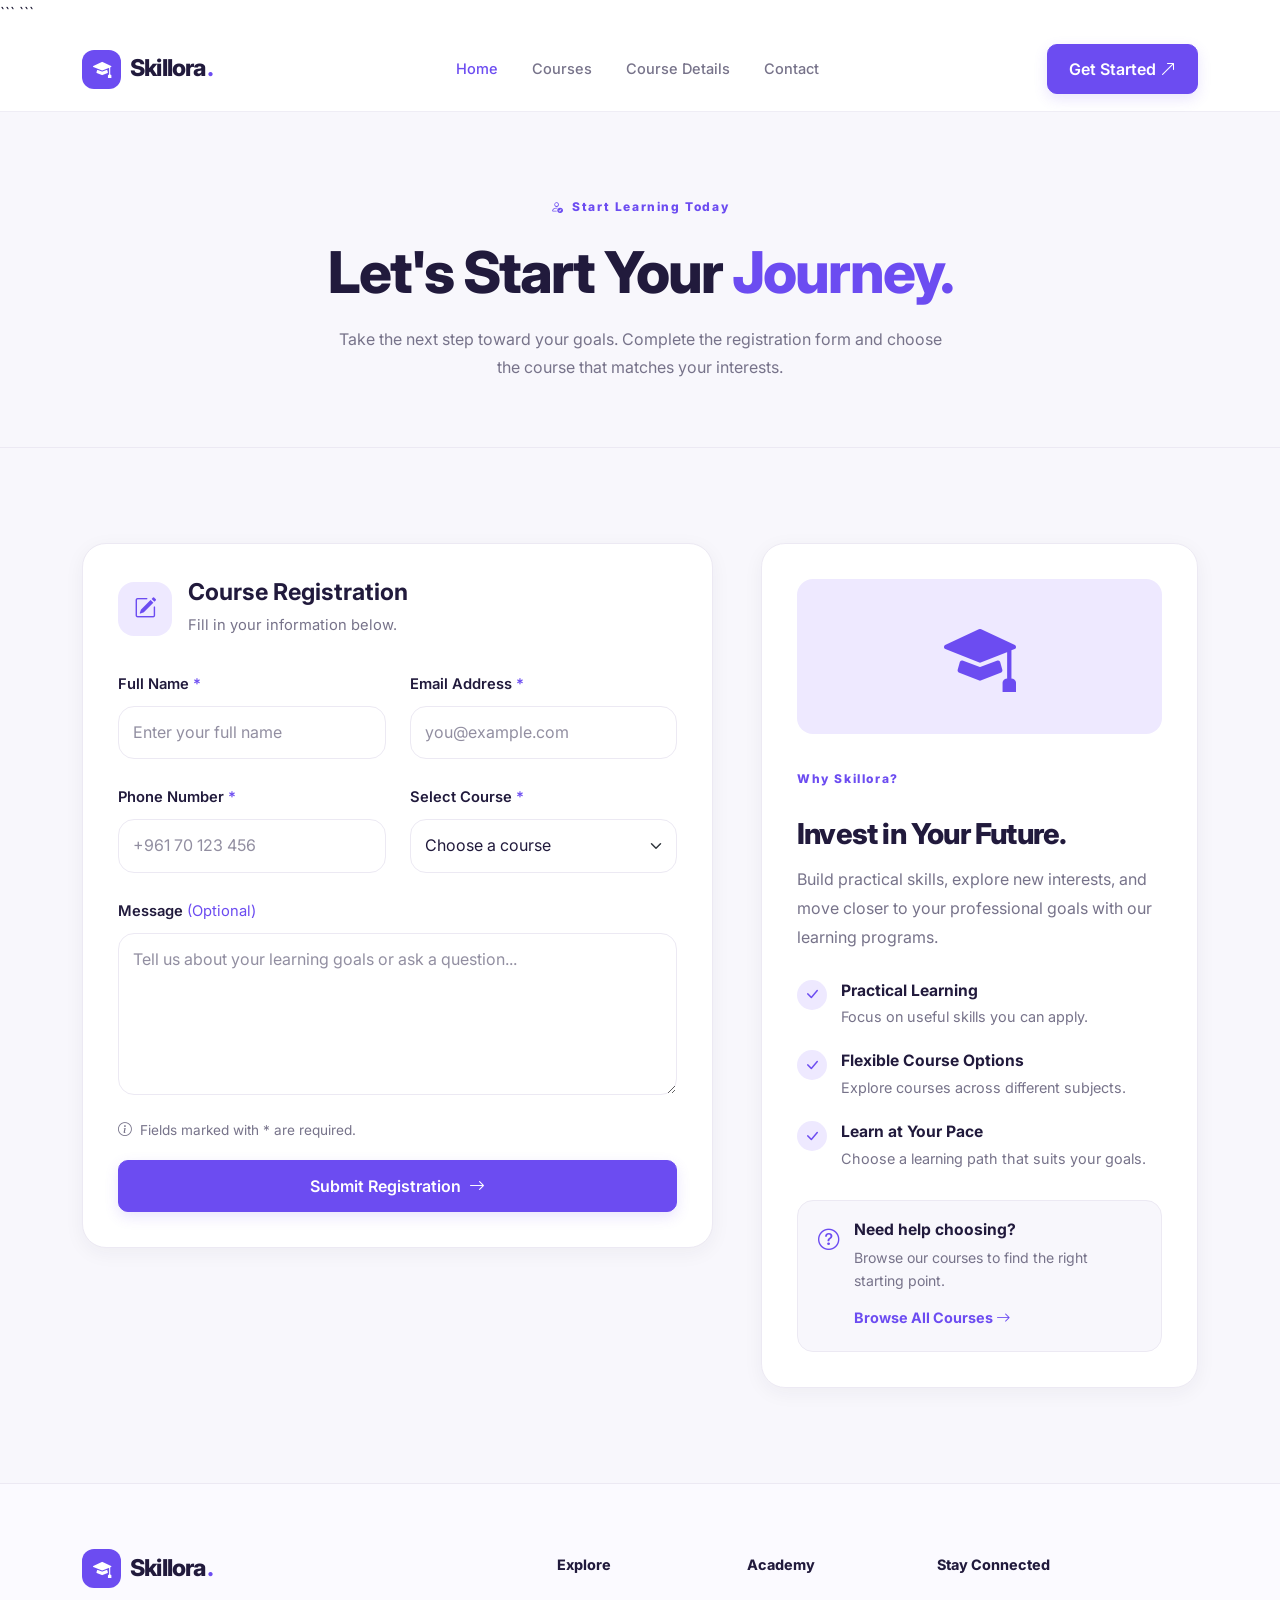
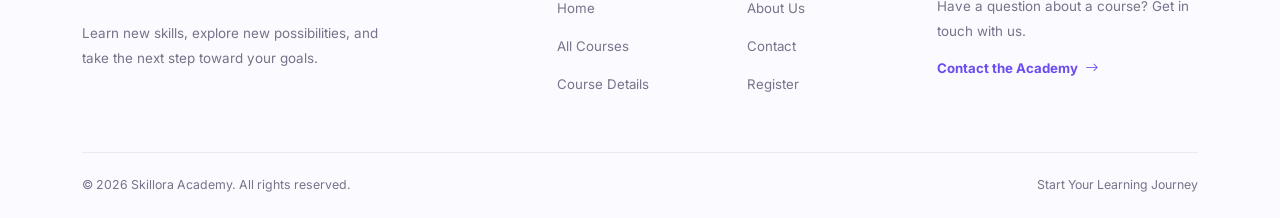
==== contact.html @ aea8192f "feat: add course registration page" ====
<!DOCTYPE html>

<html lang="en">
<head>
    <meta charset="UTF-8">
    <meta name="viewport" content="width=device-width, initial-scale=1.0">
    <meta name="description" content="Register for a course at Skillora Academy and take the next step in your learning journey.">
    <title>Course Registration | Skillora Academy</title>

```
<link rel="preconnect" href="https://fonts.googleapis.com">
<link rel="preconnect" href="https://fonts.gstatic.com" crossorigin>
<link href="https://fonts.googleapis.com/css2?family=Inter:wght@400;500;600;700;800&display=swap" rel="stylesheet">

<link rel="stylesheet" href="bootstrap/bootstrap.min.css">
<link rel="stylesheet" href="https://cdn.jsdelivr.net/npm/bootstrap-icons@1.13.1/font/bootstrap-icons.min.css">
<link rel="stylesheet" href="css/style.css">
```

</head>

<body>
    <!-- Navbar -->
    <nav class="navbar navbar-expand-lg sticky-top">
        <div class="container">

            <a class="navbar-brand" href="index.html">
                <span class="brand-icon">
                    <i class="bi bi-mortarboard-fill"></i>
                </span>
                Skillora<span class="brand-dot">.</span>
            </a>

            <button
                class="navbar-toggler"
                type="button"
                data-bs-toggle="collapse"
                data-bs-target="#mainNavbar"
                aria-controls="mainNavbar"
                aria-expanded="false"
                aria-label="Toggle navigation">

                <span class="navbar-toggler-icon"></span>
            </button>

            <div class="collapse navbar-collapse" id="mainNavbar">

                <ul class="navbar-nav mx-auto mb-3 mb-lg-0">
                    <li class="nav-item">
                        <a class="nav-link active" aria-current="page" href="index.html">Home</a>
                    </li>

                    <li class="nav-item">
                        <a class="nav-link" href="courses.html">Courses</a>
                    </li>

                    <li class="nav-item">
                        <a class="nav-link" href="course-details.html?course=web-development">Course Details</a>
                    </li>

                    <li class="nav-item">
                        <a class="nav-link" href="contact.html">Contact</a>
                    </li>
                </ul>

                <a href="contact.html" class="btn btn-primary-custom">
                    Get Started <i class="bi bi-arrow-up-right ms-1"></i>
                </a>

            </div>
        </div>
    </nav>

    <!-- Page Heading -->
    <section class="registration-hero">
        <div class="container">
            <div class="section-eyebrow">
                <i class="bi bi-person-check"></i>
                Start Learning Today
            </div>

            <h1>Let's Start Your <span class="registration-highlight">Journey.</span></h1>

            <p>
                Take the next step toward your goals. Complete the registration form
                and choose the course that matches your interests.
            </p>
        </div>
    </section>

    <!-- Registration Form -->
    <section class="registration-section section-padding">
        <div class="container">
            <div class="row g-5 align-items-start">

                <div class="col-lg-7">
                    <div class="registration-form-card">
                        <div class="registration-form-heading">
                            <span class="registration-icon">
                                <i class="bi bi-pencil-square"></i>
                            </span>

                            <div>
                                <h2>Course Registration</h2>
                                <p>Fill in your information below.</p>
                            </div>
                        </div>

                        <div id="formSuccess" class="alert alert-success d-none" role="alert">
                            <i class="bi bi-check-circle-fill me-2"></i>
                            Your form has been validated successfully! This is a demo;
                            your information has not been sent to a server.
                        </div>

                        <form id="registrationForm" novalidate>
                            <div class="row g-4">
                                <div class="col-md-6">
                                    <label for="fullName" class="form-label">Full Name <span>*</span></label>
                                    <input type="text" class="form-control" id="fullName"
                                        name="fullName" placeholder="Enter your full name"
                                        autocomplete="name" required minlength="3">
                                    <div class="invalid-feedback">
                                        Please enter your full name (at least 3 characters).
                                    </div>
                                </div>

                                <div class="col-md-6">
                                    <label for="email" class="form-label">Email Address <span>*</span></label>
                                    <input type="email" class="form-control" id="email"
                                        name="email" placeholder="you@example.com"
                                        autocomplete="email" required>
                                    <div class="invalid-feedback">
                                        Please enter a valid email address.
                                    </div>
                                </div>

                                <div class="col-md-6">
                                    <label for="phone" class="form-label">Phone Number <span>*</span></label>
                                    <input type="tel" class="form-control" id="phone"
                                        name="phone" placeholder="+961 70 123 456"
                                        autocomplete="tel" required minlength="7">
                                    <div class="invalid-feedback">
                                        Please enter a valid phone number.
                                    </div>
                                </div>

                                <div class="col-md-6">
                                    <label for="course" class="form-label">Select Course <span>*</span></label>
                                    <select class="form-select" id="course" name="course" required>
                                        <option value="">Choose a course</option>
                                        <option value="web-development">Web Development</option>
                                        <option value="frontend">Front-End Development</option>
                                        <option value="backend-php">Back-End Development with PHP</option>
                                        <option value="ui-ux-design">UI/UX Design</option>
                                        <option value="python">Python Programming</option>
                                        <option value="database">Database Fundamentals</option>
                                    </select>
                                    <div class="invalid-feedback">
                                        Please select a course.
                                    </div>
                                </div>

                                <div class="col-12">
                                    <label for="message" class="form-label">
                                        Message <span class="optional-label">(Optional)</span>
                                    </label>
                                    <textarea class="form-control" id="message" name="message"
                                        rows="5" placeholder="Tell us about your learning goals or ask a question..."></textarea>
                                </div>

                                <div class="col-12">
                                    <p class="form-required-note">
                                        <i class="bi bi-info-circle me-1"></i>
                                        Fields marked with * are required.
                                    </p>

                                    <button type="submit" class="btn btn-primary-custom registration-submit">
                                        Submit Registration
                                        <i class="bi bi-arrow-right ms-2"></i>
                                    </button>
                                </div>
                            </div>
                        </form>
                    </div>
                </div>

                <!-- Registration Information -->
                <div class="col-lg-5">
                    <aside class="registration-info-card">
                        <div class="registration-info-visual">
                            <i class="bi bi-mortarboard-fill"></i>
                        </div>

                        <span class="section-eyebrow">Why Skillora?</span>
                        <h2>Invest in Your Future.</h2>

                        <p>
                            Build practical skills, explore new interests, and move
                            closer to your professional goals with our learning programs.
                        </p>

                        <div class="registration-benefit">
                            <span><i class="bi bi-check-lg"></i></span>
                            <div>
                                <h3>Practical Learning</h3>
                                <p>Focus on useful skills you can apply.</p>
                            </div>
                        </div>

                        <div class="registration-benefit">
                            <span><i class="bi bi-check-lg"></i></span>
                            <div>
                                <h3>Flexible Course Options</h3>
                                <p>Explore courses across different subjects.</p>
                            </div>
                        </div>

                        <div class="registration-benefit">
                            <span><i class="bi bi-check-lg"></i></span>
                            <div>
                                <h3>Learn at Your Pace</h3>
                                <p>Choose a learning path that suits your goals.</p>
                            </div>
                        </div>

                        <div class="registration-help">
                            <i class="bi bi-question-circle"></i>
                            <div>
                                <h3>Need help choosing?</h3>
                                <p>Browse our courses to find the right starting point.</p>
                                <a href="courses.html">
                                    Browse All Courses <i class="bi bi-arrow-right"></i>
                                </a>
                            </div>
                        </div>
                    </aside>
                </div>

            </div>
        </div>
    </section>


    <!-- Footer -->
    <footer class="site-footer">
        <div class="container">

        <div class="row g-4">

            <div class="col-lg-5 col-md-6">

                <a class="navbar-brand footer-brand" href="index.html">
                    <span class="brand-icon">
                        <i class="bi bi-mortarboard-fill"></i>
                    </span>
                    Skillora<span class="brand-dot">.</span>
                </a>

                <p class="footer-description">
                    Learn new skills, explore new possibilities,
                    and take the next step toward your goals.
                </p>

            </div>

            <div class="col-lg-2 col-md-6">

                <h3 class="footer-heading">Explore</h3>

                <ul class="footer-links">
                    <li><a href="index.html">Home</a></li>
                    <li><a href="courses.html">All Courses</a></li>
                    <li><a href="course-details.html?course=web-development">Course Details</a></li>
                </ul>

            </div>

            <div class="col-lg-2 col-md-6">

                <h3 class="footer-heading">Academy</h3>

                <ul class="footer-links">
                    <li><a href="index.html#about">About Us</a></li>
                    <li><a href="contact.html">Contact</a></li>
                    <li><a href="contact.html">Register</a></li>
                </ul>

            </div>

            <div class="col-lg-3 col-md-6">

                <h3 class="footer-heading">Stay Connected</h3>

                <p class="footer-description">
                    Have a question about a course? Get in touch with us.
                </p>

                <a href="contact.html" class="footer-contact-link">
                    Contact the Academy
                    <i class="bi bi-arrow-right ms-1"></i>
                </a>

            </div>

        </div>

        <div class="footer-bottom">
            <p>
                &copy; <span id="currentYear">2026</span> Skillora Academy.
                All rights reserved.
            </p>

            <a href="contact.html">Start Your Learning Journey</a>
        </div>

    </div>

    </footer>


    <script src="bootstrap/bootstrap.bundle.min.js"></script>
    <script src="js/script.js"></script>

</body>
</html>
---- css/style.css ----
/* ==============================
    1. Global Styles
================================= */

:root {
    --primary: #6c4cf1;
    --primary-dark: #5638d8;
    --primary-light: #eee9ff;

    --dark: #211a3c;
    --text: #24213a;
    --muted: #77738a;

    --background: #f8f7fc;
    --surface: #ffffff;
    --border: #ece9f3;

    --success: #239b75;

    --radius-sm: 10px;
    --radius-md: 16px;
    --radius-lg: 24px;

    --shadow-sm: 0 5px 20px rgba(36, 33, 58, 0.05);
    --shadow-md: 0 15px 40px rgba(36, 33, 58, 0.09);

    --transition: 0.25s ease;
}

* {
    box-sizing: border-box;
}

html {
    scroll-behavior: smooth;
    scroll-padding-top: 90px;
}

body {
    margin: 0;
    font-family: "Inter", sans-serif;
    color: var(--text);
    background: var(--surface);
    line-height: 1.7;
}

img {
    max-width: 100%;
    display: block;
}

a {
    text-decoration: none;
}

button,
a {
    -webkit-tap-highlight-color: transparent;
}

::selection {
    color: #ffffff;
    background: var(--primary);
}


/* ==============================
    2. Navbar
================================= */

.navbar {
    padding: 17px 0;
    background: rgba(255, 255, 255, 0.96);
    border-bottom: 1px solid rgba(236, 233, 243, 0.8);
    backdrop-filter: blur(14px);
    z-index: 1030;
}

.navbar-brand {
    display: inline-flex;
    align-items: center;
    gap: 9px;
    color: var(--dark);
    font-size: 1.45rem;
    font-weight: 800;
    letter-spacing: -0.8px;
}

.navbar-brand:hover {
    color: var(--dark);
}

.brand-icon {
    width: 39px;
    height: 39px;
    display: inline-flex;
    align-items: center;
    justify-content: center;
    border-radius: 12px;
    color: #ffffff;
    background: var(--primary);
    font-size: 1.15rem;
}

.brand-dot {
    color: var(--primary);
    margin-left: -8px;
}

.navbar-nav {
    gap: 8px;
}

.navbar .nav-link {
    position: relative;
    padding: 9px 13px !important;
    color: var(--muted);
    font-size: 0.91rem;
    font-weight: 500;
    transition: color var(--transition);
}

.navbar .nav-link:hover,
.navbar .nav-link.active {
    color: var(--primary);
}

.navbar-toggler {
    border: 1px solid var(--border);
    padding: 7px 10px;
    box-shadow: none !important;
}

.navbar-toggler:focus {
    box-shadow: 0 0 0 3px rgba(108, 76, 241, 0.12) !important;
}


/* ==============================
    3. Buttons
================================= */

.btn {
    font-weight: 600;
    border-radius: var(--radius-sm);
    transition:
        background-color var(--transition),
        color var(--transition),
        border-color var(--transition),
        transform var(--transition),
        box-shadow var(--transition);
}

.btn-primary-custom {
    display: inline-flex;
    align-items: center;
    justify-content: center;
    padding: 12px 21px;
    color: #ffffff;
    background: var(--primary);
    border: 1px solid var(--primary);
    box-shadow: 0 5px 14px rgba(108, 76, 241, 0.15);
}

.btn-primary-custom:hover,
.btn-primary-custom:focus {
    color: #ffffff;
    background: var(--primary-dark);
    border-color: var(--primary-dark);
    transform: translateY(-2px);
    box-shadow: 0 9px 20px rgba(108, 76, 241, 0.22);
}

.btn-outline-custom {
    padding: 12px 21px;
    color: var(--dark);
    background: var(--surface);
    border: 1px solid var(--border);
}

.btn-outline-custom:hover {
    color: var(--primary);
    border-color: var(--primary);
    background: var(--primary-light);
}

.btn-lg {
    padding: 14px 23px;
    font-size: 0.95rem;
}


/* ==============================
    4. Hero Section
================================= */

.hero-section {
    position: relative;
    overflow: hidden;
    padding: 95px 0 100px;
    background:
        radial-gradient(
            circle at 90% 15%,
            rgba(108, 76, 241, 0.09),
            transparent 30%
        ),
        linear-gradient(180deg, #ffffff 0%, #faf9ff 100%);
}

.hero-badge {
    display: inline-flex;
    align-items: center;
    padding: 8px 14px;
    margin-bottom: 25px;
    color: var(--primary);
    background: var(--primary-light);
    border: 1px solid rgba(108, 76, 241, 0.1);
    border-radius: 50px;
    font-size: 0.82rem;
    font-weight: 600;
}

.hero-title {
    margin-bottom: 23px;
    color: var(--dark);
    font-size: clamp(2.6rem, 5vw, 4.25rem);
    font-weight: 800;
    line-height: 1.15;
    letter-spacing: -2.5px;
}

.hero-title span {
    color: var(--primary);
}

.hero-description {
    max-width: 520px;
    margin-bottom: 30px;
    color: var(--muted);
    font-size: 1.05rem;
    line-height: 1.9;
}

.hero-actions {
    margin-bottom: 36px;
}

.hero-trust {
    display: flex;
    align-items: center;
    gap: 14px;
}

.trust-avatars {
    display: flex;
    align-items: center;
    padding-left: 5px;
}

.trust-avatars span {
    width: 37px;
    height: 37px;
    display: inline-flex;
    align-items: center;
    justify-content: center;
    margin-left: -5px;
    color: var(--primary);
    background: var(--primary-light);
    border: 3px solid #ffffff;
    border-radius: 50%;
    font-size: 0.78rem;
    font-weight: 700;
}

.trust-avatars span:nth-child(2) {
    color: #a05a37;
    background: #ffeadf;
}

.trust-avatars span:nth-child(3) {
    color: #24775e;
    background: #dcf5eb;
}

.trust-avatars span:nth-child(4) {
    color: #ffffff;
    background: var(--primary);
}

.hero-trust strong {
    display: block;
    color: var(--dark);
    font-size: 0.87rem;
}

.hero-trust p {
    margin: 1px 0 0;
    color: var(--muted);
    font-size: 0.78rem;
}

.hero-visual {
    position: relative;
    padding: 18px;
}

.hero-image {
    position: relative;
    z-index: 1;
    width: 100%;
    height: 430px;
    object-fit: cover;
    border-radius: 30px;
    box-shadow: var(--shadow-md);
}

.floating-card {
    position: absolute;
    z-index: 2;
    display: flex;
    align-items: center;
    gap: 12px;
    padding: 15px 18px;
    background: #ffffff;
    border: 1px solid rgba(236, 233, 243, 0.9);
    border-radius: 15px;
    box-shadow: var(--shadow-md);
    animation: float 4s ease-in-out infinite;
}

.floating-card-top {
    top: 55px;
    left: -12px;
}

.floating-card-bottom {
    right: -5px;
    bottom: 55px;
    animation-delay: -2s;
}

.floating-icon {
    width: 43px;
    height: 43px;
    display: flex;
    align-items: center;
    justify-content: center;
    color: var(--primary);
    background: var(--primary-light);
    border-radius: 12px;
    font-size: 1.2rem;
}

.success-icon {
    color: var(--success);
    background: #e3f7ef;
}

.floating-card strong,
.floating-card span {
    display: block;
}

.floating-card strong {
    color: var(--dark);
    font-size: 0.83rem;
}

.floating-card span {
    margin-top: 2px;
    color: var(--muted);
    font-size: 0.73rem;
}

.hero-decoration {
    position: absolute;
    border-radius: 50%;
    pointer-events: none;
}

.hero-decoration-one {
    top: -2px;
    right: 0;
    width: 100px;
    height: 100px;
    border: 18px solid rgba(108, 76, 241, 0.1);
}

.hero-decoration-two {
    bottom: 0;
    left: 5px;
    width: 65px;
    height: 65px;
    background: rgba(108, 76, 241, 0.1);
}

@keyframes float {
    0%, 100% {
        transform: translateY(0);
    }

    50% {
        transform: translateY(-8px);
    }
}


/* ==============================
    5. Benefits Section
================================= */

.benefits-section {
    padding: 34px 0;
    background: #ffffff;
    border-top: 1px solid var(--border);
    border-bottom: 1px solid var(--border);
}

.benefit-item {
    display: flex;
    align-items: flex-start;
    gap: 15px;
    height: 100%;
}

.benefit-icon {
    flex-shrink: 0;
    width: 49px;
    height: 49px;
    display: flex;
    align-items: center;
    justify-content: center;
    color: var(--primary);
    background: var(--primary-light);
    border-radius: 14px;
    font-size: 1.25rem;
}

.benefit-item h3 {
    margin: 1px 0 5px;
    color: var(--dark);
    font-size: 0.97rem;
    font-weight: 700;
}

.benefit-item p {
    margin: 0;
    color: var(--muted);
    font-size: 0.82rem;
    line-height: 1.7;
}


/* ==============================
    6. Shared Section Styles
================================= */

.section-padding {
    padding: 95px 0;
}

.section-heading {
    display: flex;
    align-items: flex-end;
    justify-content: space-between;
    gap: 25px;
    margin-bottom: 38px;
}

.section-eyebrow {
    display: inline-block;
    margin-bottom: 13px;
    color: var(--primary);
    font-size: 0.75rem;
    font-weight: 800;
    letter-spacing: 1.6px;
}

.section-heading h2,
.about-title {
    margin-bottom: 13px;
    color: var(--dark);
    font-size: clamp(1.8rem, 3vw, 2.55rem);
    font-weight: 800;
    line-height: 1.25;
    letter-spacing: -1px;
}

.section-heading p {
    max-width: 560px;
    margin: 0;
    color: var(--muted);
    font-size: 0.94rem;
}

.text-link {
    flex-shrink: 0;
    padding-bottom: 5px;
    color: var(--primary);
    font-size: 0.88rem;
    font-weight: 700;
    transition: color var(--transition);
}

.text-link:hover {
    color: var(--primary-dark);
}


/* ==============================
    7. Course Cards
================================= */

#featured-courses {
    background: var(--background);
}

.course-card {
    overflow: hidden;
    background: var(--surface);
    border: 1px solid var(--border);
    border-radius: var(--radius-md);
    transition:
        transform var(--transition),
        box-shadow var(--transition),
        border-color var(--transition);
}

.course-card:hover {
    transform: translateY(-7px);
    border-color: rgba(108, 76, 241, 0.25);
    box-shadow: var(--shadow-md);
}

.course-image-wrapper {
    position: relative;
    overflow: hidden;
    height: 215px;
    background: var(--primary-light);
}

.course-image {
    width: 100%;
    height: 100%;
    object-fit: cover;
    transition: transform 0.5s ease;
}

.course-card:hover .course-image {
    transform: scale(1.05);
}

.course-category {
    position: absolute;
    top: 15px;
    left: 15px;
    padding: 6px 11px;
    color: var(--primary);
    background: rgba(255, 255, 255, 0.95);
    border-radius: 7px;
    font-size: 0.72rem;
    font-weight: 700;
}

.course-card-body {
    display: flex;
    flex-direction: column;
    padding: 22px;
}

.course-meta {
    display: flex;
    flex-wrap: wrap;
    gap: 15px;
    margin-bottom: 15px;
    color: var(--muted);
    font-size: 0.75rem;
}

.course-meta i {
    color: var(--primary);
}

.course-card h3 {
    margin-bottom: 10px;
    color: var(--dark);
    font-size: 1.12rem;
    font-weight: 750;
}

.course-card-body > p {
    flex-grow: 1;
    margin-bottom: 21px;
    color: var(--muted);
    font-size: 0.85rem;
    line-height: 1.8;
}

.course-card-footer {
    display: flex;
    align-items: center;
    justify-content: space-between;
    padding-top: 16px;
    border-top: 1px solid var(--border);
}

.course-price {
    color: var(--dark);
    font-size: 0.83rem;
    font-weight: 700;
}

.course-arrow {
    width: 38px;
    height: 38px;
    display: flex;
    align-items: center;
    justify-content: center;
    color: #ffffff;
    background: var(--primary);
    border-radius: 11px;
    transition:
        background-color var(--transition),
        transform var(--transition);
}

.course-arrow:hover {
    color: #ffffff;
    background: var(--primary-dark);
    transform: translate(2px, -2px);
}


/* ==============================
    8. About Section
================================= */

.about-section {
    background: #ffffff;
}

.about-image-wrapper {
    position: relative;
    padding: 0 20px 20px 0;
}

.about-image-wrapper::before {
    position: absolute;
    z-index: 0;
    right: 0;
    bottom: 0;
    width: 72%;
    height: 72%;
    background: var(--primary-light);
    border-radius: var(--radius-lg);
    content: "";
}

.about-image {
    position: relative;
    z-index: 1;
    width: 100%;
    height: 430px;
    object-fit: cover;
    border-radius: var(--radius-lg);
}

.about-image-label {
    position: absolute;
    z-index: 2;
    right: 0;
    bottom: 40px;
    padding: 14px 19px;
    color: var(--dark);
    background: #ffffff;
    border: 1px solid var(--border);
    border-radius: 12px;
    box-shadow: var(--shadow-md);
    font-size: 0.83rem;
    font-weight: 700;
}

.about-image-label i {
    color: var(--primary);
}

.about-title {
    margin-bottom: 20px;
    font-size: clamp(2rem, 3.5vw, 2.8rem);
}

.about-title span {
    display: block;
    color: var(--primary);
}

.about-description {
    margin-bottom: 25px;
    color: var(--muted);
    font-size: 0.92rem;
    line-height: 1.9;
}

.about-feature {
    display: flex;
    align-items: flex-start;
    gap: 12px;
    margin-bottom: 18px;
}

.about-feature > i {
    margin-top: 3px;
    color: var(--primary);
    font-size: 1.15rem;
}

.about-feature h3 {
    margin-bottom: 4px;
    color: var(--dark);
    font-size: 0.92rem;
    font-weight: 700;
}

.about-feature p {
    margin: 0;
    color: var(--muted);
    font-size: 0.82rem;
}


/* ==============================
    9. Call to Action
================================= */

.cta-section {
    padding: 30px 0 90px;
    background: #ffffff;
}

.cta-content {
    position: relative;
    display: flex;
    align-items: center;
    justify-content: space-between;
    gap: 30px;
    overflow: hidden;
    padding: 50px;
    color: #ffffff;
    background: linear-gradient(115deg, #4930bc 0%, #7657f6 100%);
    border-radius: var(--radius-lg);
}

.cta-content::after {
    position: absolute;
    top: -100px;
    right: 180px;
    width: 260px;
    height: 260px;
    border: 45px solid rgba(255, 255, 255, 0.08);
    border-radius: 50%;
    content: "";
    pointer-events: none;
}

.cta-content > div,
.cta-button {
    position: relative;
    z-index: 1;
}

.cta-eyebrow {
    display: inline-block;
    margin-bottom: 12px;
    color: #e0d8ff;
    font-size: 0.72rem;
    font-weight: 700;
    letter-spacing: 1.4px;
}

.cta-content h2 {
    margin-bottom: 12px;
    font-size: clamp(1.6rem, 3vw, 2.3rem);
    font-weight: 800;
    letter-spacing: -0.8px;
}

.cta-content p {
    max-width: 570px;
    margin: 0;
    color: #eeeaff;
    font-size: 0.9rem;
}

.cta-button {
    flex-shrink: 0;
    color: var(--primary);
    font-weight: 700;
    border: none;
    border-radius: var(--radius-sm);
}

.cta-button:hover {
    color: var(--primary-dark);
    background: #f1edff;
    transform: translateY(-2px);
}


/* ==============================
    10. Footer
================================= */

.site-footer {
    padding: 65px 0 0;
    background: #fbfaff;
    border-top: 1px solid var(--border);
}

.footer-brand {
    margin-bottom: 18px;
}

.footer-description {
    max-width: 320px;
    margin: 14px 0 0;
    color: var(--muted);
    font-size: 0.84rem;
    line-height: 1.9;
}

.footer-heading {
    margin: 7px 0 20px;
    color: var(--dark);
    font-size: 0.9rem;
    font-weight: 750;
}

.footer-links {
    display: flex;
    flex-direction: column;
    gap: 11px;
    padding: 0;
    margin: 0;
    list-style: none;
}

.footer-links a,
.footer-contact-link {
    color: var(--muted);
    font-size: 0.83rem;
    transition: color var(--transition);
}

.footer-links a:hover,
.footer-contact-link:hover {
    color: var(--primary);
}

.footer-contact-link {
    display: inline-block;
    margin-top: 12px;
    color: var(--primary);
    font-weight: 700;
}

.footer-bottom {
    display: flex;
    align-items: center;
    justify-content: space-between;
    gap: 15px;
    margin-top: 55px;
    padding: 22px 0;
    border-top: 1px solid var(--border);
}

.footer-bottom p,
.footer-bottom a {
    margin: 0;
    color: var(--muted);
    font-size: 0.77rem;
}

.footer-bottom a:hover {
    color: var(--primary);
}


/* ==============================
    11. Responsive Design
================================= */

@media (max-width: 991.98px) {
    .navbar-collapse {
        padding: 18px 0 5px;
    }

    .navbar-nav {
        gap: 2px;
    }

    .navbar .nav-link {
        padding: 10px 0 !important;
    }

    .hero-section {
        padding: 65px 0 75px;
    }

    .hero-visual {
        max-width: 650px;
        margin: 0 auto;
    }

    .hero-image {
        height: 390px;
    }

    .section-padding {
        padding: 75px 0;
    }

    .cta-content {
        padding: 38px;
    }
}

@media (max-width: 767.98px) {
    .hero-section {
        padding: 50px 0 60px;
    }

    .hero-title {
        font-size: clamp(2.45rem, 9vw, 3.5rem);
        letter-spacing: -1.8px;
    }

    .hero-description {
        font-size: 0.95rem;
    }

    .hero-visual {
        padding: 12px;
    }

    .hero-image {
        height: 330px;
        border-radius: 22px;
    }

    .floating-card {
        gap: 9px;
        padding: 11px 12px;
    }

    .floating-card-top {
        top: 30px;
        left: -2px;
    }

    .floating-card-bottom {
        right: -2px;
        bottom: 30px;
    }

    .floating-icon {
        width: 36px;
        height: 36px;
        font-size: 1rem;
    }

    .floating-card strong {
        font-size: 0.73rem;
    }

    .floating-card span {
        font-size: 0.66rem;
    }

    .benefit-item {
        padding: 5px 0;
    }

    .section-padding {
        padding: 65px 0;
    }

    .section-heading {
        align-items: flex-start;
        flex-direction: column;
        gap: 15px;
        margin-bottom: 28px;
    }

    .course-image-wrapper {
        height: 230px;
    }

    .about-image {
        height: 340px;
    }

    .cta-section {
        padding-bottom: 65px;
    }

    .cta-content {
        align-items: flex-start;
        flex-direction: column;
        padding: 30px 25px;
    }

    .cta-content::after {
        right: -100px;
    }

    .site-footer {
        padding-top: 50px;
    }

    .footer-bottom {
        align-items: flex-start;
        flex-direction: column;
        margin-top: 35px;
    }
}

@media (max-width: 420px) {
    .navbar-brand {
        font-size: 1.25rem;
    }

    .brand-icon {
        width: 35px;
        height: 35px;
    }

    .hero-title {
        font-size: 2.35rem;
    }

    .hero-actions .btn {
        width: 100%;
    }

    .hero-image {
        height: 275px;
    }

    .floating-card-top {
        left: -5px;
    }

    .floating-card-bottom {
        right: -5px;
    }

    .about-image {
        height: 290px;
    }
}

@media (prefers-reduced-motion: reduce) {
    *,
    *::before,
    *::after {
        scroll-behavior: auto !important;
        animation-duration: 0.01ms !important;
        animation-iteration-count: 1 !important;
        transition-duration: 0.01ms !important;
    }
}



/* ==============================
    12. Courses Page Hero
================================= */

.courses-hero {
    position: relative;
    overflow: hidden;
    padding: 75px 0 55px;
    background:
        radial-gradient(
            circle at 90% 10%,
            rgba(108, 76, 241, 0.12),
            transparent 30%
        ),
        linear-gradient(180deg, #ffffff 0%, #f8f7fc 100%);
}

.courses-hero .container {
    position: relative;
}

.courses-hero-content {
    position: relative;
    z-index: 1;
    max-width: 760px;
    margin: 0 auto;
    text-align: center;
}

.courses-hero .hero-badge {
    margin-bottom: 22px;
}

.courses-hero h1 {
    margin-bottom: 20px;
    color: var(--dark);
    font-size: clamp(2.4rem, 5vw, 3.8rem);
    font-weight: 800;
    line-height: 1.2;
    letter-spacing: -2px;
}

.courses-hero h1 span {
    color: var(--primary);
}

.courses-hero-content > p {
    max-width: 610px;
    margin: 0 auto 27px;
    color: var(--muted);
    font-size: 0.98rem;
    line-height: 1.9;
}

.courses-hero-actions {
    margin-bottom: 30px;
}

.courses-breadcrumb {
    display: flex;
    align-items: center;
    justify-content: center;
    gap: 11px;
    color: var(--muted);
    font-size: 0.82rem;
}

.courses-breadcrumb a {
    color: var(--muted);
    transition: color var(--transition);
}

.courses-breadcrumb a:hover {
    color: var(--primary);
}

.courses-breadcrumb i {
    font-size: 0.68rem;
}

.courses-breadcrumb span {
    color: var(--primary);
    font-weight: 600;
}

.courses-hero-decoration {
    position: absolute;
    border-radius: 50%;
    pointer-events: none;
}

.courses-decoration-one {
    top: 10px;
    right: 5%;
    width: 75px;
    height: 75px;
    border: 15px solid rgba(108, 76, 241, 0.1);
}

.courses-decoration-two {
    bottom: 15px;
    left: 4%;
    width: 48px;
    height: 48px;
    background: rgba(108, 76, 241, 0.09);
}


/* ==============================
    13. Courses Catalog
================================= */

.courses-catalog {
    background: var(--background);
}

.courses-section-heading {
    align-items: flex-end;
}

.courses-count {
    flex-shrink: 0;
    padding: 10px 15px;
    color: var(--primary);
    background: var(--primary-light);
    border-radius: 10px;
    font-size: 0.84rem;
    font-weight: 700;
}

.course-filters {
    display: flex;
    flex-wrap: wrap;
    gap: 10px;
    margin-bottom: 35px;
}

.course-filter {
    padding: 10px 17px;
    color: var(--muted);
    background: var(--surface);
    border: 1px solid var(--border);
    border-radius: 10px;
    font-family: inherit;
    font-size: 0.83rem;
    font-weight: 600;
    cursor: pointer;
    transition:
        color var(--transition),
        background-color var(--transition),
        border-color var(--transition);
}

.course-filter:hover {
    color: var(--primary);
    border-color: var(--primary);
}

.course-filter.active {
    color: #ffffff;
    background: var(--primary);
    border-color: var(--primary);
}

.course-item {
    transition: opacity var(--transition);
}

.course-item[hidden] {
    display: none !important;
}


/* ==============================
    14. Empty State
================================= */

.courses-empty-state {
    padding: 60px 20px;
    text-align: center;
    background: var(--surface);
    border: 1px solid var(--border);
    border-radius: var(--radius-md);
}

.empty-state-icon {
    width: 65px;
    height: 65px;
    display: flex;
    align-items: center;
    justify-content: center;
    margin: 0 auto 20px;
    color: var(--primary);
    background: var(--primary-light);
    border-radius: 18px;
    font-size: 1.5rem;
}

.courses-empty-state h3 {
    margin-bottom: 10px;
    color: var(--dark);
    font-size: 1.2rem;
    font-weight: 700;
}

.courses-empty-state p {
    margin-bottom: 22px;
    color: var(--muted);
    font-size: 0.9rem;
}


/* ==============================
    15. Courses Bottom CTA
================================= */

.courses-bottom-cta {
    display: flex;
    align-items: center;
    gap: 18px;
    margin-top: 55px;
    padding: 27px;
    background: var(--surface);
    border: 1px solid var(--border);
    border-radius: var(--radius-md);
}

.courses-bottom-icon {
    flex-shrink: 0;
    width: 52px;
    height: 52px;
    display: flex;
    align-items: center;
    justify-content: center;
    color: var(--primary);
    background: var(--primary-light);
    border-radius: 14px;
    font-size: 1.35rem;
}

.courses-bottom-content {
    flex-grow: 1;
}

.courses-bottom-content h3 {
    margin-bottom: 5px;
    color: var(--dark);
    font-size: 0.98rem;
    font-weight: 750;
}

.courses-bottom-content p {
    margin: 0;
    color: var(--muted);
    font-size: 0.83rem;
}

.courses-bottom-cta > .btn {
    flex-shrink: 0;
}


/* ==============================
    16. Courses Page Responsive
================================= */

@media (max-width: 767.98px) {
    .courses-hero {
        padding: 55px 0 45px;
    }

    .courses-hero h1 {
        letter-spacing: -1.3px;
    }

    .courses-decoration-one {
        right: -25px;
    }

    .courses-decoration-two {
        left: -15px;
    }

    .courses-count {
        align-self: flex-start;
    }

    .course-filters {
        gap: 8px;
        margin-bottom: 25px;
    }

    .course-filter {
        padding: 9px 12px;
        font-size: 0.77rem;
    }

    .courses-bottom-cta {
        align-items: flex-start;
        flex-wrap: wrap;
        padding: 22px;
    }

    .courses-bottom-content {
        flex-basis: calc(100% - 75px);
    }

    .courses-bottom-cta > .btn {
        width: 100%;
        margin-top: 5px;
    }
}

@media (max-width: 420px) {
    .courses-hero h1 {
        font-size: 2.15rem;
    }

    .course-filters {
        display: grid;
        grid-template-columns: repeat(2, minmax(0, 1fr));
    }

    .course-filter {
        padding: 10px 6px;
        text-align: center;
    }
}



/* ==============================
    17. Course Details Page
================================= */

.details-breadcrumb-section {
    padding: 22px 0;
    background: var(--background);
    border-bottom: 1px solid var(--border);
}

.course-breadcrumb {
    margin: 0;
    font-size: 0.82rem;
}

.course-breadcrumb a {
    color: var(--muted);
    transition: color var(--transition);
}

.course-breadcrumb a:hover {
    color: var(--primary);
}

.course-breadcrumb .breadcrumb-item.active {
    color: var(--primary);
    font-weight: 600;
}

.course-details-section {
    padding: 55px 0 90px;
    background: #ffffff;
}

.course-details-header {
    margin-bottom: 28px;
}

.details-category {
    display: inline-flex;
    padding: 7px 12px;
    margin-bottom: 17px;
    color: var(--primary);
    background: var(--primary-light);
    border-radius: 8px;
    font-size: 0.77rem;
    font-weight: 700;
}

.course-details-header h1 {
    margin-bottom: 16px;
    color: var(--dark);
    font-size: clamp(2rem, 4vw, 3rem);
    font-weight: 800;
    line-height: 1.2;
    letter-spacing: -1.4px;
}

.course-details-header > p {
    max-width: 760px;
    margin-bottom: 22px;
    color: var(--muted);
    font-size: 0.96rem;
    line-height: 1.9;
}

.details-meta {
    display: flex;
    flex-wrap: wrap;
    gap: 18px;
}

.details-meta > span {
    display: inline-flex;
    align-items: center;
    gap: 7px;
    color: var(--muted);
    font-size: 0.82rem;
}

.details-meta i {
    color: var(--primary);
    font-size: 1rem;
}

.details-image-wrapper {
    overflow: hidden;
    margin-bottom: 35px;
    background: var(--background);
    border-radius: var(--radius-lg);
}

.details-image {
    width: 100%;
    height: 400px;
    object-fit: cover;
}

.details-content-section {
    padding: 30px 0;
    border-bottom: 1px solid var(--border);
}

.details-content-section h2 {
    margin-bottom: 18px;
    color: var(--dark);
    font-size: 1.35rem;
    font-weight: 800;
}

.details-content-section > p {
    margin: 0;
    color: var(--muted);
    font-size: 0.91rem;
    line-height: 1.95;
}

.details-section-description {
    margin-bottom: 18px !important;
}

.learning-list,
.requirements-list {
    display: flex;
    flex-direction: column;
    gap: 15px;
    padding: 0;
    margin: 0;
    list-style: none;
}

.learning-list li,
.requirements-list li {
    display: flex;
    align-items: flex-start;
    gap: 11px;
    color: var(--muted);
    font-size: 0.88rem;
    line-height: 1.8;
}

.learning-list i {
    margin-top: 4px;
    color: var(--success);
    font-size: 1rem;
}

.requirements-list i {
    margin-top: 4px;
    color: var(--primary);
    font-size: 1rem;
}

.course-note {
    display: flex;
    align-items: flex-start;
    gap: 12px;
    margin-top: 30px;
    padding: 18px;
    background: var(--background);
    border: 1px solid var(--border);
    border-radius: 12px;
}

.course-note > i {
    margin-top: 3px;
    color: var(--primary);
    font-size: 1.1rem;
}

.course-note p {
    margin: 0;
    color: var(--muted);
    font-size: 0.81rem;
    line-height: 1.8;
}


/* ==============================
    18. Registration Sidebar
================================= */

.course-registration-card {
    position: sticky;
    top: 105px;
    padding: 28px;
    background: var(--surface);
    border: 1px solid var(--border);
    border-radius: var(--radius-md);
    box-shadow: var(--shadow-sm);
}

.registration-card-icon {
    width: 55px;
    height: 55px;
    display: flex;
    align-items: center;
    justify-content: center;
    margin-bottom: 20px;
    color: var(--primary);
    background: var(--primary-light);
    border-radius: 15px;
    font-size: 1.5rem;
}

.registration-eyebrow {
    display: block;
    margin-bottom: 10px;
    color: var(--primary);
    font-size: 0.72rem;
    font-weight: 800;
    letter-spacing: 1.4px;
}

.course-registration-card h2 {
    margin-bottom: 12px;
    color: var(--dark);
    font-size: 1.45rem;
    font-weight: 800;
    line-height: 1.4;
}

.course-registration-card > p {
    margin-bottom: 22px;
    color: var(--muted);
    font-size: 0.84rem;
    line-height: 1.9;
}

.registration-divider {
    height: 1px;
    margin-bottom: 23px;
    background: var(--border);
}

.registration-info {
    display: flex;
    align-items: center;
    gap: 13px;
    margin-bottom: 20px;
}

.registration-info > i {
    width: 42px;
    height: 42px;
    display: flex;
    align-items: center;
    justify-content: center;
    flex-shrink: 0;
    color: var(--primary);
    background: var(--primary-light);
    border-radius: 11px;
    font-size: 1.05rem;
}

.registration-info span,
.registration-info strong {
    display: block;
}

.registration-info span {
    margin-bottom: 3px;
    color: var(--muted);
    font-size: 0.74rem;
}

.registration-info strong {
    color: var(--dark);
    font-size: 0.87rem;
    font-weight: 700;
}

.registration-button {
    margin-top: 8px;
    padding: 14px 15px;
}

.back-to-courses {
    display: block;
    margin-top: 19px;
    color: var(--muted);
    text-align: center;
    font-size: 0.8rem;
    font-weight: 600;
    transition: color var(--transition);
}

.back-to-courses:hover {
    color: var(--primary);
}


/* ==============================
    19. Course Details Responsive
================================= */

@media (max-width: 991.98px) {
    .course-details-section {
        padding: 40px 0 70px;
    }

    .course-registration-card {
        position: static;
    }

    .details-image {
        height: 350px;
    }
}

@media (max-width: 575.98px) {
    .course-details-header h1 {
        font-size: 2rem;
        letter-spacing: -0.8px;
    }

    .details-meta {
        gap: 12px;
    }

    .details-meta > span {
        font-size: 0.76rem;
    }

    .details-image {
        height: 250px;
    }

    .details-content-section {
        padding: 25px 0;
    }

    .course-registration-card {
        padding: 23px;
    }
}



/* Registration Page */
.registration-hero {
padding: 80px 0 65px;
text-align: center;
background: var(--background);
border-bottom: 1px solid var(--border);
}

.registration-hero .section-eyebrow {
display: inline-flex;
align-items: center;
gap: 8px;
margin-bottom: 20px;
}

.registration-hero h1 {
margin-bottom: 18px;
font-size: clamp(2.2rem, 5vw, 3.6rem);
font-weight: 800;
letter-spacing: -2px;
color: var(--dark);
}

.registration-highlight {
color: var(--primary);
}

.registration-hero > .container > p {
max-width: 620px;
margin: 0 auto;
color: var(--muted);
line-height: 1.8;
}

.registration-section {
background: var(--background);
}

.registration-form-card,
.registration-info-card {
padding: 35px;
border: 1px solid var(--border);
border-radius: var(--radius-lg);
background: var(--surface);
box-shadow: var(--shadow-sm);
}

.registration-form-heading {
display: flex;
align-items: center;
gap: 16px;
margin-bottom: 32px;
}

.registration-icon {
display: flex;
align-items: center;
justify-content: center;
flex-shrink: 0;
width: 54px;
height: 54px;
border-radius: var(--radius-md);
background: var(--primary-light);
color: var(--primary);
font-size: 1.4rem;
}

.registration-form-heading h2 {
margin: 0 0 6px;
color: var(--dark);
font-size: 1.45rem;
font-weight: 700;
}

.registration-form-heading p {
margin: 0;
color: var(--muted);
font-size: 0.92rem;
}

.registration-form-card .form-label {
margin-bottom: 9px;
color: var(--dark);
font-weight: 600;
font-size: 0.92rem;
}

.registration-form-card .form-label > span:first-child {
color: var(--primary);
}

.registration-form-card .optional-label {
color: var(--muted);
font-weight: 400;
}

.registration-form-card .form-control,
.registration-form-card .form-select {
min-height: 50px;
padding: 12px 14px;
border: 1px solid var(--border);
border-radius: var(--radius-md);
background-color: var(--surface);
color: var(--dark);
font: inherit;
transition: border-color var(--transition), box-shadow var(--transition);
}

.registration-form-card textarea.form-control {
min-height: 135px;
resize: vertical;
}

.registration-form-card .form-control::placeholder {
color: var(--muted);
opacity: 0.8;
}

.registration-form-card .form-control:focus,
.registration-form-card .form-select:focus {
border-color: var(--primary);
box-shadow: 0 0 0 3px color-mix(in srgb, var(--primary) 15%, transparent);
}

.form-required-note {
margin-bottom: 18px;
color: var(--muted);
font-size: 0.85rem;
}

.registration-submit {
width: 100%;
min-height: 52px;
display: inline-flex;
justify-content: center;
align-items: center;
}

.registration-info-card {
position: sticky;
top: 100px;
overflow: hidden;
}

.registration-info-visual {
display: flex;
align-items: center;
justify-content: center;
height: 155px;
margin-bottom: 30px;
border-radius: var(--radius-md);
background: var(--primary-light);
color: var(--primary);
font-size: 4.5rem;
}

.registration-info-card > h2 {
margin: 14px 0;
color: var(--dark);
font-size: 1.8rem;
font-weight: 800;
letter-spacing: -0.8px;
}

.registration-info-card > p {
margin-bottom: 28px;
color: var(--muted);
line-height: 1.8;
}

.registration-benefit {
display: flex;
align-items: flex-start;
gap: 14px;
margin-bottom: 22px;
}

.registration-benefit > span {
display: flex;
align-items: center;
justify-content: center;
flex-shrink: 0;
width: 30px;
height: 30px;
border-radius: 50%;
background: var(--primary-light);
color: var(--primary);
}

.registration-benefit h3 {
margin: 2px 0 5px;
color: var(--dark);
font-size: 0.98rem;
font-weight: 700;
}

.registration-benefit p {
margin: 0;
color: var(--muted);
font-size: 0.9rem;
line-height: 1.6;
}

.registration-help {
display: flex;
gap: 14px;
margin-top: 30px;
padding: 20px;
border: 1px solid var(--border);
border-radius: var(--radius-md);
background: var(--background);
}

.registration-help > i {
color: var(--primary);
font-size: 1.35rem;
}

.registration-help h3 {
margin-bottom: 7px;
color: var(--dark);
font-size: 0.98rem;
font-weight: 700;
}

.registration-help p {
margin-bottom: 12px;
color: var(--muted);
font-size: 0.88rem;
line-height: 1.6;
}

.registration-help a {
color: var(--primary);
font-size: 0.9rem;
font-weight: 700;
text-decoration: none;
}

.registration-help a:hover {
text-decoration: underline;
}

#formSuccess {
margin-bottom: 25px;
line-height: 1.7;
}

@media (max-width: 991.98px) {
.registration-info-card {
position: static;
}
}

@media (max-width: 575.98px) {
.registration-hero {
padding: 60px 0 45px;
}

.registration-hero h1 {
    letter-spacing: -1px;
}

.registration-form-card,
.registration-info-card {
    padding: 22px;
}

.registration-form-heading {
    align-items: flex-start;
}

.registration-info-visual {
    height: 125px;
    font-size: 3.5rem;
}
}
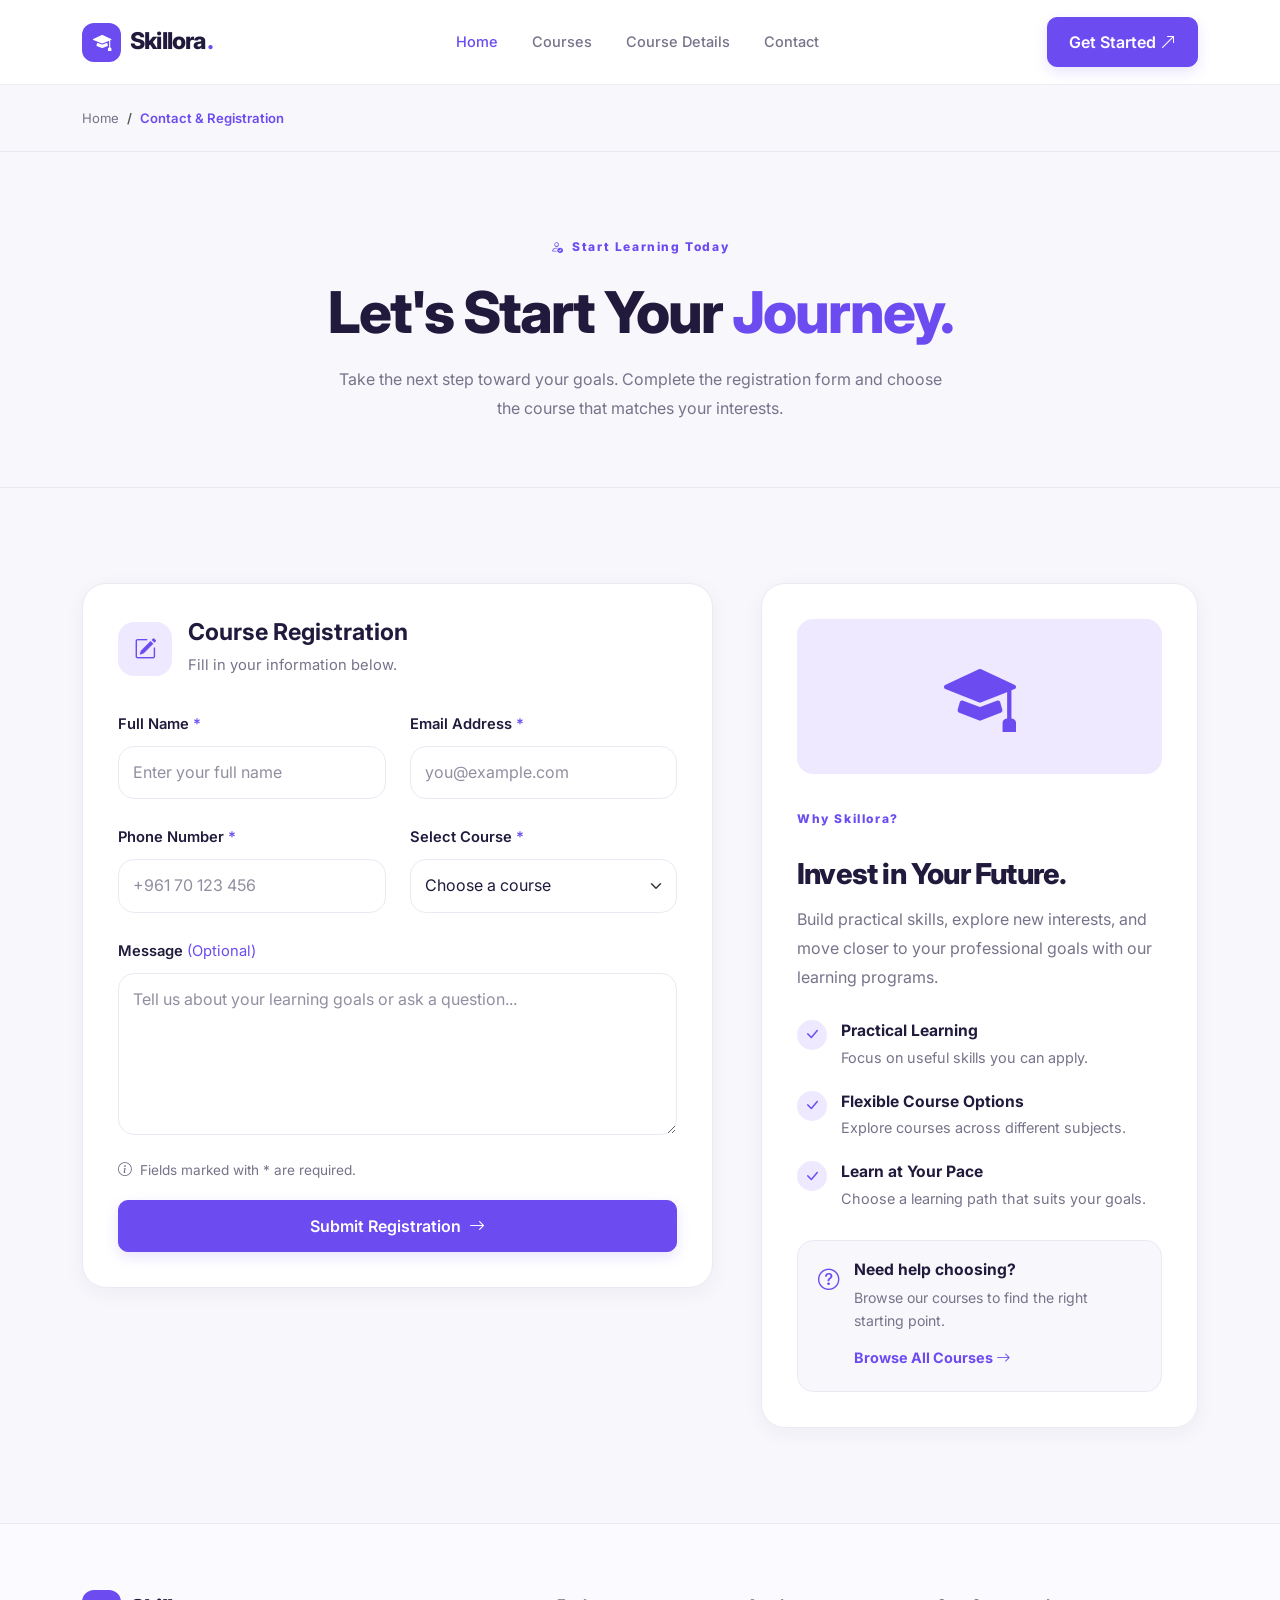
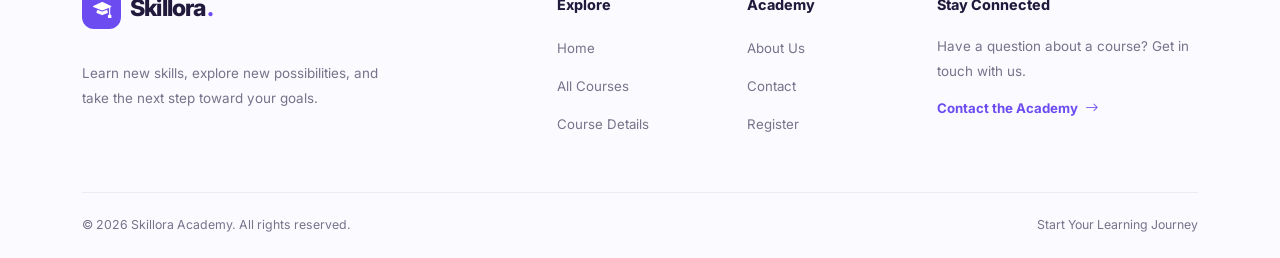
==== commit 8b2aaf5f: "style: align course and registration pages" ====
--- a/contact.html
+++ b/contact.html
@@ -7,15 +7,13 @@
     <meta name="description" content="Register for a course at Skillora Academy and take the next step in your learning journey.">
     <title>Course Registration | Skillora Academy</title>
 
-```
-<link rel="preconnect" href="https://fonts.googleapis.com">
-<link rel="preconnect" href="https://fonts.gstatic.com" crossorigin>
-<link href="https://fonts.googleapis.com/css2?family=Inter:wght@400;500;600;700;800&display=swap" rel="stylesheet">
-
-<link rel="stylesheet" href="bootstrap/bootstrap.min.css">
-<link rel="stylesheet" href="https://cdn.jsdelivr.net/npm/bootstrap-icons@1.13.1/font/bootstrap-icons.min.css">
-<link rel="stylesheet" href="css/style.css">
-```
+    <link rel="preconnect" href="https://fonts.googleapis.com">
+    <link rel="preconnect" href="https://fonts.gstatic.com" crossorigin>
+    <link href="https://fonts.googleapis.com/css2?family=Inter:wght@400;500;600;700;800&display=swap" rel="stylesheet">
+
+    <link rel="stylesheet" href="bootstrap/bootstrap.min.css">
+    <link rel="stylesheet" href="https://cdn.jsdelivr.net/npm/bootstrap-icons@1.13.1/font/bootstrap-icons.min.css">
+    <link rel="stylesheet" href="css/style.css">
 
 </head>
 
@@ -70,6 +68,29 @@
             </div>
         </div>
     </nav>
+
+
+    <!-- Course Breadcrumb -->
+    <section class="details-breadcrumb-section">
+        <div class="container">
+
+            <nav aria-label="breadcrumb">
+                <ol class="breadcrumb course-breadcrumb">
+
+                    <li class="breadcrumb-item">
+                        <a href="index.html">Home</a>
+                    </li>
+
+                    <li class="breadcrumb-item active" aria-current="page">
+                        Contact & Registration
+                    </li>
+
+                </ol>
+            </nav>
+
+        </div>
+    </section>
+
 
     <!-- Page Heading -->
     <section class="registration-hero">
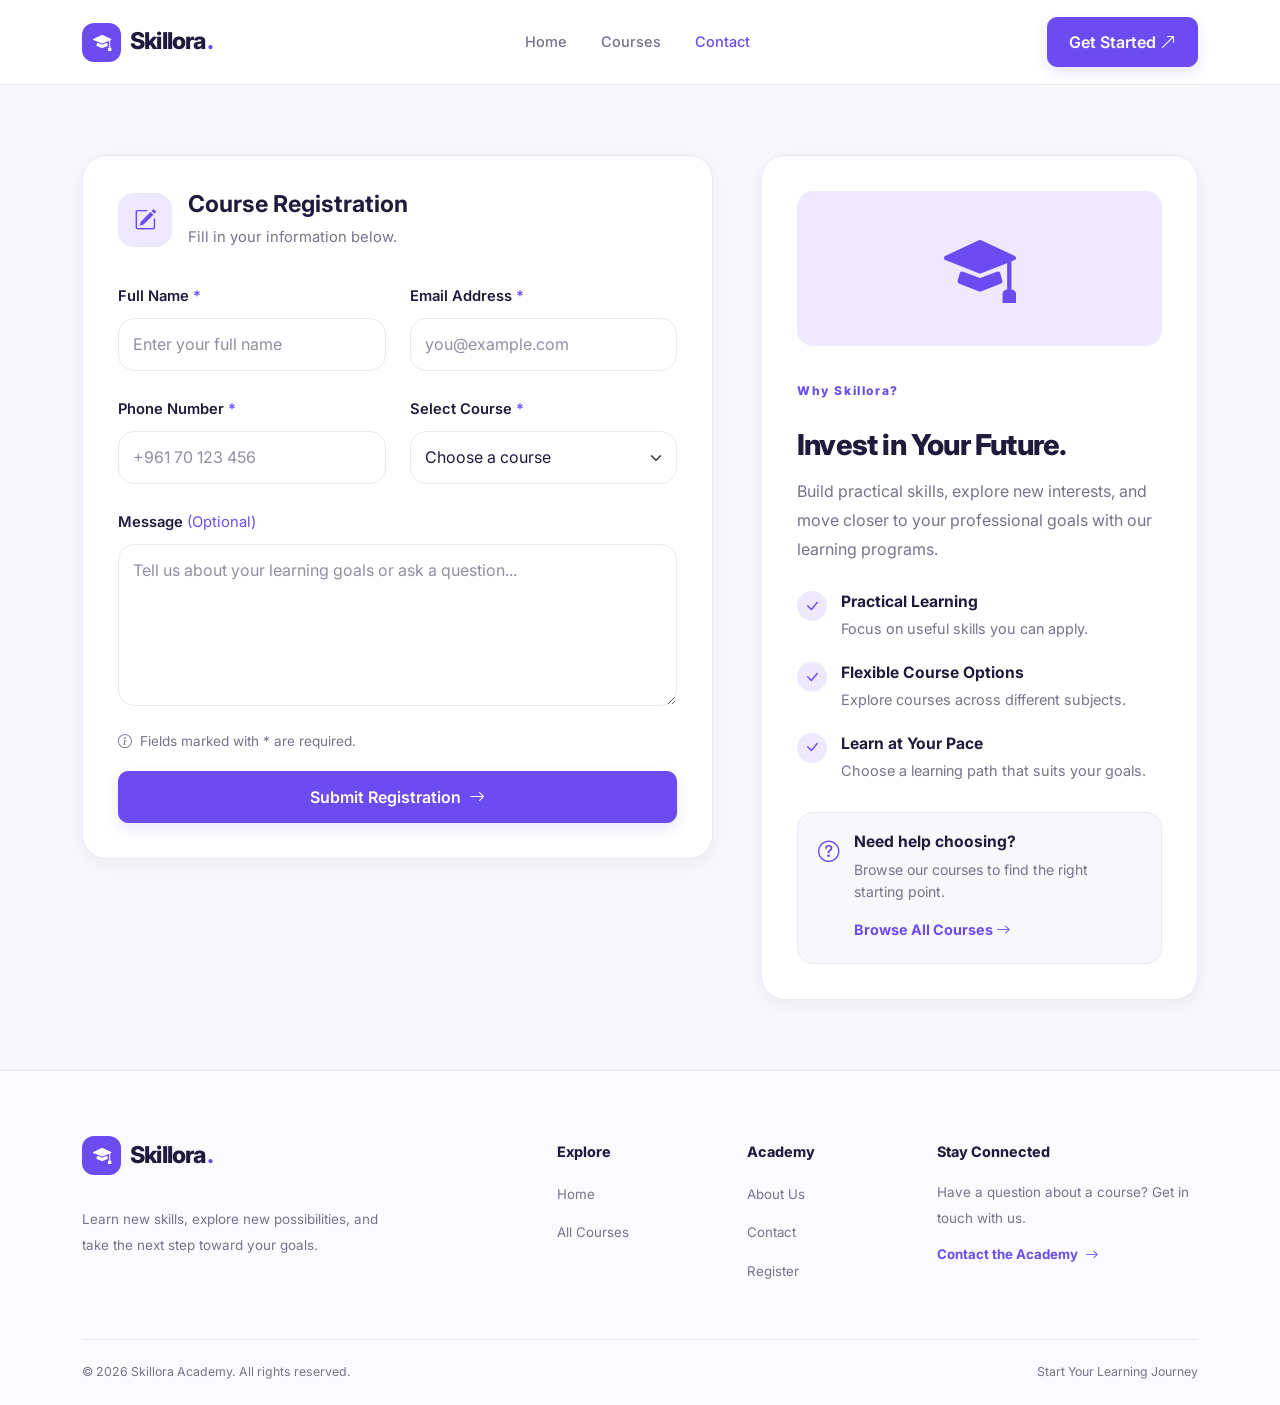
==== commit 9c01eb46: "chore: finalize Skillora Academy project" ====
--- a/contact.html
+++ b/contact.html
@@ -1,10 +1,12 @@
 <!DOCTYPE html>
 
 <html lang="en">
+
 <head>
     <meta charset="UTF-8">
     <meta name="viewport" content="width=device-width, initial-scale=1.0">
-    <meta name="description" content="Register for a course at Skillora Academy and take the next step in your learning journey.">
+    <meta name="description"
+        content="Register for a course at Skillora Academy and take the next step in your learning journey.">
     <title>Course Registration | Skillora Academy</title>
 
     <link rel="preconnect" href="https://fonts.googleapis.com">
@@ -29,14 +31,8 @@
                 Skillora<span class="brand-dot">.</span>
             </a>
 
-            <button
-                class="navbar-toggler"
-                type="button"
-                data-bs-toggle="collapse"
-                data-bs-target="#mainNavbar"
-                aria-controls="mainNavbar"
-                aria-expanded="false"
-                aria-label="Toggle navigation">
+            <button class="navbar-toggler" type="button" data-bs-toggle="collapse" data-bs-target="#mainNavbar"
+                aria-controls="mainNavbar" aria-expanded="false" aria-label="Toggle navigation">
 
                 <span class="navbar-toggler-icon"></span>
             </button>
@@ -45,7 +41,7 @@
 
                 <ul class="navbar-nav mx-auto mb-3 mb-lg-0">
                     <li class="nav-item">
-                        <a class="nav-link active" aria-current="page" href="index.html">Home</a>
+                        <a class="nav-link" href="index.html">Home</a>
                     </li>
 
                     <li class="nav-item">
@@ -53,11 +49,7 @@
                     </li>
 
                     <li class="nav-item">
-                        <a class="nav-link" href="course-details.html?course=web-development">Course Details</a>
-                    </li>
-
-                    <li class="nav-item">
-                        <a class="nav-link" href="contact.html">Contact</a>
+                        <a class="nav-link active" aria-current="page" href="contact.html">Contact</a>
                     </li>
                 </ul>
 
@@ -69,45 +61,6 @@
         </div>
     </nav>
 
-
-    <!-- Course Breadcrumb -->
-    <section class="details-breadcrumb-section">
-        <div class="container">
-
-            <nav aria-label="breadcrumb">
-                <ol class="breadcrumb course-breadcrumb">
-
-                    <li class="breadcrumb-item">
-                        <a href="index.html">Home</a>
-                    </li>
-
-                    <li class="breadcrumb-item active" aria-current="page">
-                        Contact & Registration
-                    </li>
-
-                </ol>
-            </nav>
-
-        </div>
-    </section>
-
-
-    <!-- Page Heading -->
-    <section class="registration-hero">
-        <div class="container">
-            <div class="section-eyebrow">
-                <i class="bi bi-person-check"></i>
-                Start Learning Today
-            </div>
-
-            <h1>Let's Start Your <span class="registration-highlight">Journey.</span></h1>
-
-            <p>
-                Take the next step toward your goals. Complete the registration form
-                and choose the course that matches your interests.
-            </p>
-        </div>
-    </section>
 
     <!-- Registration Form -->
     <section class="registration-section section-padding">
@@ -122,7 +75,7 @@
                             </span>
 
                             <div>
-                                <h2>Course Registration</h2>
+                                <h1>Course Registration</h1>
                                 <p>Fill in your information below.</p>
                             </div>
                         </div>
@@ -137,9 +90,8 @@
                             <div class="row g-4">
                                 <div class="col-md-6">
                                     <label for="fullName" class="form-label">Full Name <span>*</span></label>
-                                    <input type="text" class="form-control" id="fullName"
-                                        name="fullName" placeholder="Enter your full name"
-                                        autocomplete="name" required minlength="3">
+                                    <input type="text" class="form-control" id="fullName" name="fullName"
+                                        placeholder="Enter your full name" autocomplete="name" required minlength="3">
                                     <div class="invalid-feedback">
                                         Please enter your full name (at least 3 characters).
                                     </div>
@@ -147,9 +99,8 @@
 
                                 <div class="col-md-6">
                                     <label for="email" class="form-label">Email Address <span>*</span></label>
-                                    <input type="email" class="form-control" id="email"
-                                        name="email" placeholder="you@example.com"
-                                        autocomplete="email" required>
+                                    <input type="email" class="form-control" id="email" name="email"
+                                        placeholder="you@example.com" autocomplete="email" required>
                                     <div class="invalid-feedback">
                                         Please enter a valid email address.
                                     </div>
@@ -157,9 +108,9 @@
 
                                 <div class="col-md-6">
                                     <label for="phone" class="form-label">Phone Number <span>*</span></label>
-                                    <input type="tel" class="form-control" id="phone"
-                                        name="phone" placeholder="+961 70 123 456"
-                                        autocomplete="tel" required minlength="7">
+                                    <input type="tel" class="form-control" id="phone" name="phone"
+                                        placeholder="+961 70 123 456" autocomplete="tel" required minlength="7"
+                                        pattern="[0-9+()\s-]{7,}">
                                     <div class="invalid-feedback">
                                         Please enter a valid phone number.
                                     </div>
@@ -185,8 +136,8 @@
                                     <label for="message" class="form-label">
                                         Message <span class="optional-label">(Optional)</span>
                                     </label>
-                                    <textarea class="form-control" id="message" name="message"
-                                        rows="5" placeholder="Tell us about your learning goals or ask a question..."></textarea>
+                                    <textarea class="form-control" id="message" name="message" rows="5"
+                                        placeholder="Tell us about your learning goals or ask a question..."></textarea>
                                 </div>
 
                                 <div class="col-12">
@@ -266,75 +217,74 @@
     <footer class="site-footer">
         <div class="container">
 
-        <div class="row g-4">
-
-            <div class="col-lg-5 col-md-6">
-
-                <a class="navbar-brand footer-brand" href="index.html">
-                    <span class="brand-icon">
-                        <i class="bi bi-mortarboard-fill"></i>
-                    </span>
-                    Skillora<span class="brand-dot">.</span>
-                </a>
-
-                <p class="footer-description">
-                    Learn new skills, explore new possibilities,
-                    and take the next step toward your goals.
+            <div class="row g-4">
+
+                <div class="col-lg-5 col-md-6">
+
+                    <a class="navbar-brand footer-brand" href="index.html">
+                        <span class="brand-icon">
+                            <i class="bi bi-mortarboard-fill"></i>
+                        </span>
+                        Skillora<span class="brand-dot">.</span>
+                    </a>
+
+                    <p class="footer-description">
+                        Learn new skills, explore new possibilities,
+                        and take the next step toward your goals.
+                    </p>
+
+                </div>
+
+                <div class="col-lg-2 col-md-6">
+
+                    <h3 class="footer-heading">Explore</h3>
+
+                    <ul class="footer-links">
+                        <li><a href="index.html">Home</a></li>
+                        <li><a href="courses.html">All Courses</a></li>
+                    </ul>
+
+                </div>
+
+                <div class="col-lg-2 col-md-6">
+
+                    <h3 class="footer-heading">Academy</h3>
+
+                    <ul class="footer-links">
+                        <li><a href="index.html#about">About Us</a></li>
+                        <li><a href="contact.html">Contact</a></li>
+                        <li><a href="contact.html">Register</a></li>
+                    </ul>
+
+                </div>
+
+                <div class="col-lg-3 col-md-6">
+
+                    <h3 class="footer-heading">Stay Connected</h3>
+
+                    <p class="footer-description">
+                        Have a question about a course? Get in touch with us.
+                    </p>
+
+                    <a href="contact.html" class="footer-contact-link">
+                        Contact the Academy
+                        <i class="bi bi-arrow-right ms-1"></i>
+                    </a>
+
+                </div>
+
+            </div>
+
+            <div class="footer-bottom">
+                <p>
+                    &copy; <span id="currentYear">2026</span> Skillora Academy.
+                    All rights reserved.
                 </p>
 
-            </div>
-
-            <div class="col-lg-2 col-md-6">
-
-                <h3 class="footer-heading">Explore</h3>
-
-                <ul class="footer-links">
-                    <li><a href="index.html">Home</a></li>
-                    <li><a href="courses.html">All Courses</a></li>
-                    <li><a href="course-details.html?course=web-development">Course Details</a></li>
-                </ul>
-
-            </div>
-
-            <div class="col-lg-2 col-md-6">
-
-                <h3 class="footer-heading">Academy</h3>
-
-                <ul class="footer-links">
-                    <li><a href="index.html#about">About Us</a></li>
-                    <li><a href="contact.html">Contact</a></li>
-                    <li><a href="contact.html">Register</a></li>
-                </ul>
-
-            </div>
-
-            <div class="col-lg-3 col-md-6">
-
-                <h3 class="footer-heading">Stay Connected</h3>
-
-                <p class="footer-description">
-                    Have a question about a course? Get in touch with us.
-                </p>
-
-                <a href="contact.html" class="footer-contact-link">
-                    Contact the Academy
-                    <i class="bi bi-arrow-right ms-1"></i>
-                </a>
-
+                <a href="contact.html">Start Your Learning Journey</a>
             </div>
 
         </div>
-
-        <div class="footer-bottom">
-            <p>
-                &copy; <span id="currentYear">2026</span> Skillora Academy.
-                All rights reserved.
-            </p>
-
-            <a href="contact.html">Start Your Learning Journey</a>
-        </div>
-
-    </div>
 
     </footer>
 
@@ -343,4 +293,5 @@
     <script src="js/script.js"></script>
 
 </body>
-</html>
+
+</html>
--- a/css/style.css
+++ b/css/style.css
@@ -3,2019 +3,1837 @@
 ================================= */
 
 :root {
-    --primary: #6c4cf1;
-    --primary-dark: #5638d8;
-    --primary-light: #eee9ff;
-
-    --dark: #211a3c;
-    --text: #24213a;
-    --muted: #77738a;
-
-    --background: #f8f7fc;
-    --surface: #ffffff;
-    --border: #ece9f3;
-
-    --success: #239b75;
-
-    --radius-sm: 10px;
-    --radius-md: 16px;
-    --radius-lg: 24px;
-
-    --shadow-sm: 0 5px 20px rgba(36, 33, 58, 0.05);
-    --shadow-md: 0 15px 40px rgba(36, 33, 58, 0.09);
-
-    --transition: 0.25s ease;
+  --primary: #6c4cf1;
+  --primary-dark: #5638d8;
+  --primary-light: #eee9ff;
+
+  --dark: #211a3c;
+  --text: #24213a;
+  --muted: #77738a;
+
+  --background: #f8f7fc;
+  --surface: #ffffff;
+  --border: #ece9f3;
+
+  --success: #239b75;
+
+  --radius-sm: 10px;
+  --radius-md: 16px;
+  --radius-lg: 24px;
+
+  --shadow-sm: 0 5px 20px rgba(36, 33, 58, 0.05);
+  --shadow-md: 0 15px 40px rgba(36, 33, 58, 0.09);
+
+  --transition: 0.25s ease;
 }
 
 * {
-    box-sizing: border-box;
+  box-sizing: border-box;
 }
 
 html {
-    scroll-behavior: smooth;
-    scroll-padding-top: 90px;
+  scroll-behavior: smooth;
+  scroll-padding-top: 90px;
 }
 
 body {
-    margin: 0;
-    font-family: "Inter", sans-serif;
-    color: var(--text);
-    background: var(--surface);
-    line-height: 1.7;
+  margin: 0;
+  font-family: "Inter", sans-serif;
+  color: var(--text);
+  background: var(--surface);
+  line-height: 1.7;
 }
 
 img {
-    max-width: 100%;
-    display: block;
+  max-width: 100%;
+  display: block;
 }
 
 a {
-    text-decoration: none;
+  text-decoration: none;
 }
 
 button,
 a {
-    -webkit-tap-highlight-color: transparent;
+  -webkit-tap-highlight-color: transparent;
 }
 
 ::selection {
-    color: #ffffff;
-    background: var(--primary);
-}
-
+  color: #ffffff;
+  background: var(--primary);
+}
 
 /* ==============================
     2. Navbar
 ================================= */
 
 .navbar {
-    padding: 17px 0;
-    background: rgba(255, 255, 255, 0.96);
-    border-bottom: 1px solid rgba(236, 233, 243, 0.8);
-    backdrop-filter: blur(14px);
-    z-index: 1030;
+  padding: 17px 0;
+  background: rgba(255, 255, 255, 0.96);
+  border-bottom: 1px solid rgba(236, 233, 243, 0.8);
+  backdrop-filter: blur(14px);
+  z-index: 1030;
 }
 
 .navbar-brand {
-    display: inline-flex;
-    align-items: center;
-    gap: 9px;
-    color: var(--dark);
-    font-size: 1.45rem;
-    font-weight: 800;
-    letter-spacing: -0.8px;
+  display: inline-flex;
+  align-items: center;
+  gap: 9px;
+  color: var(--dark);
+  font-size: 1.45rem;
+  font-weight: 800;
+  letter-spacing: -0.8px;
 }
 
 .navbar-brand:hover {
-    color: var(--dark);
+  color: var(--dark);
 }
 
 .brand-icon {
-    width: 39px;
-    height: 39px;
-    display: inline-flex;
-    align-items: center;
-    justify-content: center;
-    border-radius: 12px;
-    color: #ffffff;
-    background: var(--primary);
-    font-size: 1.15rem;
+  width: 39px;
+  height: 39px;
+  display: inline-flex;
+  align-items: center;
+  justify-content: center;
+  border-radius: 12px;
+  color: #ffffff;
+  background: var(--primary);
+  font-size: 1.15rem;
 }
 
 .brand-dot {
-    color: var(--primary);
-    margin-left: -8px;
+  color: var(--primary);
+  margin-left: -8px;
 }
 
 .navbar-nav {
-    gap: 8px;
+  gap: 8px;
 }
 
 .navbar .nav-link {
-    position: relative;
-    padding: 9px 13px !important;
-    color: var(--muted);
-    font-size: 0.91rem;
-    font-weight: 500;
-    transition: color var(--transition);
+  position: relative;
+  padding: 9px 13px !important;
+  color: var(--muted);
+  font-size: 0.91rem;
+  font-weight: 500;
+  transition: color var(--transition);
 }
 
 .navbar .nav-link:hover,
 .navbar .nav-link.active {
-    color: var(--primary);
+  color: var(--primary);
 }
 
 .navbar-toggler {
-    border: 1px solid var(--border);
-    padding: 7px 10px;
-    box-shadow: none !important;
+  border: 1px solid var(--border);
+  padding: 7px 10px;
+  box-shadow: none !important;
 }
 
 .navbar-toggler:focus {
-    box-shadow: 0 0 0 3px rgba(108, 76, 241, 0.12) !important;
-}
-
+  box-shadow: 0 0 0 3px rgba(108, 76, 241, 0.12) !important;
+}
 
 /* ==============================
     3. Buttons
 ================================= */
 
 .btn {
-    font-weight: 600;
-    border-radius: var(--radius-sm);
-    transition:
-        background-color var(--transition),
-        color var(--transition),
-        border-color var(--transition),
-        transform var(--transition),
-        box-shadow var(--transition);
+  font-weight: 600;
+  border-radius: var(--radius-sm);
+  transition:
+    background-color var(--transition),
+    color var(--transition),
+    border-color var(--transition),
+    transform var(--transition),
+    box-shadow var(--transition);
 }
 
 .btn-primary-custom {
-    display: inline-flex;
-    align-items: center;
-    justify-content: center;
-    padding: 12px 21px;
-    color: #ffffff;
-    background: var(--primary);
-    border: 1px solid var(--primary);
-    box-shadow: 0 5px 14px rgba(108, 76, 241, 0.15);
+  display: inline-flex;
+  align-items: center;
+  justify-content: center;
+  padding: 12px 21px;
+  color: #ffffff;
+  background: var(--primary);
+  border: 1px solid var(--primary);
+  box-shadow: 0 5px 14px rgba(108, 76, 241, 0.15);
 }
 
 .btn-primary-custom:hover,
 .btn-primary-custom:focus {
-    color: #ffffff;
-    background: var(--primary-dark);
-    border-color: var(--primary-dark);
-    transform: translateY(-2px);
-    box-shadow: 0 9px 20px rgba(108, 76, 241, 0.22);
+  color: #ffffff;
+  background: var(--primary-dark);
+  border-color: var(--primary-dark);
+  transform: translateY(-2px);
+  box-shadow: 0 9px 20px rgba(108, 76, 241, 0.22);
 }
 
 .btn-outline-custom {
-    padding: 12px 21px;
-    color: var(--dark);
-    background: var(--surface);
-    border: 1px solid var(--border);
+  padding: 12px 21px;
+  color: var(--dark);
+  background: var(--surface);
+  border: 1px solid var(--border);
 }
 
 .btn-outline-custom:hover {
-    color: var(--primary);
-    border-color: var(--primary);
-    background: var(--primary-light);
+  color: var(--primary);
+  border-color: var(--primary);
+  background: var(--primary-light);
 }
 
 .btn-lg {
-    padding: 14px 23px;
-    font-size: 0.95rem;
-}
-
+  padding: 14px 23px;
+  font-size: 0.95rem;
+}
 
 /* ==============================
     4. Hero Section
 ================================= */
 
 .hero-section {
-    position: relative;
-    overflow: hidden;
-    padding: 95px 0 100px;
-    background:
-        radial-gradient(
-            circle at 90% 15%,
-            rgba(108, 76, 241, 0.09),
-            transparent 30%
-        ),
-        linear-gradient(180deg, #ffffff 0%, #faf9ff 100%);
+  position: relative;
+  overflow: hidden;
+  padding: 70px 0 100px;
+  background:
+    radial-gradient(
+      circle at 90% 15%,
+      rgba(108, 76, 241, 0.09),
+      transparent 30%
+    ),
+    linear-gradient(180deg, #ffffff 0%, #faf9ff 100%);
 }
 
 .hero-badge {
-    display: inline-flex;
-    align-items: center;
-    padding: 8px 14px;
-    margin-bottom: 25px;
-    color: var(--primary);
-    background: var(--primary-light);
-    border: 1px solid rgba(108, 76, 241, 0.1);
-    border-radius: 50px;
-    font-size: 0.82rem;
-    font-weight: 600;
+  display: inline-flex;
+  align-items: center;
+  padding: 8px 14px;
+  margin-bottom: 25px;
+  color: var(--primary);
+  background: var(--primary-light);
+  border: 1px solid rgba(108, 76, 241, 0.1);
+  border-radius: 50px;
+  font-size: 0.82rem;
+  font-weight: 600;
 }
 
 .hero-title {
-    margin-bottom: 23px;
-    color: var(--dark);
-    font-size: clamp(2.6rem, 5vw, 4.25rem);
-    font-weight: 800;
-    line-height: 1.15;
-    letter-spacing: -2.5px;
+  margin-bottom: 23px;
+  color: var(--dark);
+  font-size: clamp(2.6rem, 5vw, 4.25rem);
+  font-weight: 800;
+  line-height: 1.15;
+  letter-spacing: -2.5px;
 }
 
 .hero-title span {
-    color: var(--primary);
+  color: var(--primary);
 }
 
 .hero-description {
-    max-width: 520px;
-    margin-bottom: 30px;
-    color: var(--muted);
-    font-size: 1.05rem;
-    line-height: 1.9;
+  max-width: 520px;
+  margin-bottom: 30px;
+  color: var(--muted);
+  font-size: 1.05rem;
+  line-height: 1.9;
 }
 
 .hero-actions {
-    margin-bottom: 36px;
+  margin-bottom: 36px;
 }
 
 .hero-trust {
-    display: flex;
-    align-items: center;
-    gap: 14px;
+  display: flex;
+  align-items: center;
+  gap: 14px;
 }
 
 .trust-avatars {
-    display: flex;
-    align-items: center;
-    padding-left: 5px;
+  display: flex;
+  align-items: center;
+  padding-left: 5px;
 }
 
 .trust-avatars span {
-    width: 37px;
-    height: 37px;
-    display: inline-flex;
-    align-items: center;
-    justify-content: center;
-    margin-left: -5px;
-    color: var(--primary);
-    background: var(--primary-light);
-    border: 3px solid #ffffff;
-    border-radius: 50%;
-    font-size: 0.78rem;
-    font-weight: 700;
+  width: 37px;
+  height: 37px;
+  display: inline-flex;
+  align-items: center;
+  justify-content: center;
+  margin-left: -5px;
+  color: var(--primary);
+  background: var(--primary-light);
+  border: 3px solid #ffffff;
+  border-radius: 50%;
+  font-size: 0.78rem;
+  font-weight: 700;
 }
 
 .trust-avatars span:nth-child(2) {
-    color: #a05a37;
-    background: #ffeadf;
+  color: #a05a37;
+  background: #ffeadf;
 }
 
 .trust-avatars span:nth-child(3) {
-    color: #24775e;
-    background: #dcf5eb;
+  color: #24775e;
+  background: #dcf5eb;
 }
 
 .trust-avatars span:nth-child(4) {
-    color: #ffffff;
-    background: var(--primary);
+  color: #ffffff;
+  background: var(--primary);
 }
 
 .hero-trust strong {
-    display: block;
-    color: var(--dark);
-    font-size: 0.87rem;
+  display: block;
+  color: var(--dark);
+  font-size: 0.87rem;
 }
 
 .hero-trust p {
-    margin: 1px 0 0;
-    color: var(--muted);
-    font-size: 0.78rem;
+  margin: 1px 0 0;
+  color: var(--muted);
+  font-size: 0.78rem;
 }
 
 .hero-visual {
-    position: relative;
-    padding: 18px;
+  position: relative;
+  padding: 18px;
 }
 
 .hero-image {
-    position: relative;
-    z-index: 1;
-    width: 100%;
-    height: 430px;
-    object-fit: cover;
-    border-radius: 30px;
-    box-shadow: var(--shadow-md);
+  position: relative;
+  z-index: 1;
+  width: 100%;
+  height: 430px;
+  object-fit: cover;
+  border-radius: 30px;
+  box-shadow: var(--shadow-md);
 }
 
 .floating-card {
-    position: absolute;
-    z-index: 2;
-    display: flex;
-    align-items: center;
-    gap: 12px;
-    padding: 15px 18px;
-    background: #ffffff;
-    border: 1px solid rgba(236, 233, 243, 0.9);
-    border-radius: 15px;
-    box-shadow: var(--shadow-md);
-    animation: float 4s ease-in-out infinite;
+  position: absolute;
+  z-index: 2;
+  display: flex;
+  align-items: center;
+  gap: 12px;
+  padding: 15px 18px;
+  background: #ffffff;
+  border: 1px solid rgba(236, 233, 243, 0.9);
+  border-radius: 15px;
+  box-shadow: var(--shadow-md);
+  animation: float 4s ease-in-out infinite;
 }
 
 .floating-card-top {
-    top: 55px;
-    left: -12px;
+  top: 55px;
+  left: -12px;
 }
 
 .floating-card-bottom {
-    right: -5px;
-    bottom: 55px;
-    animation-delay: -2s;
+  right: -5px;
+  bottom: 55px;
+  animation-delay: -2s;
 }
 
 .floating-icon {
-    width: 43px;
-    height: 43px;
-    display: flex;
-    align-items: center;
-    justify-content: center;
-    color: var(--primary);
-    background: var(--primary-light);
-    border-radius: 12px;
-    font-size: 1.2rem;
+  width: 43px;
+  height: 43px;
+  display: flex;
+  align-items: center;
+  justify-content: center;
+  color: var(--primary);
+  background: var(--primary-light);
+  border-radius: 12px;
+  font-size: 1.2rem;
 }
 
 .success-icon {
-    color: var(--success);
-    background: #e3f7ef;
+  color: var(--success);
+  background: #e3f7ef;
 }
 
 .floating-card strong,
 .floating-card span {
-    display: block;
+  display: block;
 }
 
 .floating-card strong {
-    color: var(--dark);
-    font-size: 0.83rem;
+  color: var(--dark);
+  font-size: 0.83rem;
 }
 
 .floating-card span {
-    margin-top: 2px;
-    color: var(--muted);
-    font-size: 0.73rem;
+  margin-top: 2px;
+  color: var(--muted);
+  font-size: 0.73rem;
 }
 
 .hero-decoration {
-    position: absolute;
-    border-radius: 50%;
-    pointer-events: none;
+  position: absolute;
+  border-radius: 50%;
+  pointer-events: none;
 }
 
 .hero-decoration-one {
-    top: -2px;
-    right: 0;
-    width: 100px;
-    height: 100px;
-    border: 18px solid rgba(108, 76, 241, 0.1);
+  top: -2px;
+  right: 0;
+  width: 100px;
+  height: 100px;
+  border: 18px solid rgba(108, 76, 241, 0.1);
 }
 
 .hero-decoration-two {
-    bottom: 0;
-    left: 5px;
-    width: 65px;
-    height: 65px;
-    background: rgba(108, 76, 241, 0.1);
+  bottom: 0;
+  left: 5px;
+  width: 65px;
+  height: 65px;
+  background: rgba(108, 76, 241, 0.1);
 }
 
 @keyframes float {
-    0%, 100% {
-        transform: translateY(0);
-    }
-
-    50% {
-        transform: translateY(-8px);
-    }
-}
-
+  0%,
+  100% {
+    transform: translateY(0);
+  }
+
+  50% {
+    transform: translateY(-8px);
+  }
+}
 
 /* ==============================
     5. Benefits Section
 ================================= */
 
 .benefits-section {
-    padding: 34px 0;
-    background: #ffffff;
-    border-top: 1px solid var(--border);
-    border-bottom: 1px solid var(--border);
+  padding: 34px 0;
+  background: #ffffff;
+  border-top: 1px solid var(--border);
+  border-bottom: 1px solid var(--border);
 }
 
 .benefit-item {
-    display: flex;
-    align-items: flex-start;
-    gap: 15px;
-    height: 100%;
+  display: flex;
+  align-items: flex-start;
+  gap: 15px;
+  height: 100%;
 }
 
 .benefit-icon {
-    flex-shrink: 0;
-    width: 49px;
-    height: 49px;
-    display: flex;
-    align-items: center;
-    justify-content: center;
-    color: var(--primary);
-    background: var(--primary-light);
-    border-radius: 14px;
-    font-size: 1.25rem;
+  flex-shrink: 0;
+  width: 49px;
+  height: 49px;
+  display: flex;
+  align-items: center;
+  justify-content: center;
+  color: var(--primary);
+  background: var(--primary-light);
+  border-radius: 14px;
+  font-size: 1.25rem;
 }
 
 .benefit-item h3 {
-    margin: 1px 0 5px;
-    color: var(--dark);
-    font-size: 0.97rem;
-    font-weight: 700;
+  margin: 1px 0 5px;
+  color: var(--dark);
+  font-size: 0.97rem;
+  font-weight: 700;
 }
 
 .benefit-item p {
-    margin: 0;
-    color: var(--muted);
-    font-size: 0.82rem;
-    line-height: 1.7;
-}
-
+  margin: 0;
+  color: var(--muted);
+  font-size: 0.82rem;
+  line-height: 1.7;
+}
 
 /* ==============================
     6. Shared Section Styles
 ================================= */
 
 .section-padding {
-    padding: 95px 0;
+  padding: 70px 0;
 }
 
 .section-heading {
-    display: flex;
-    align-items: flex-end;
-    justify-content: space-between;
-    gap: 25px;
-    margin-bottom: 38px;
+  display: flex;
+  align-items: flex-end;
+  justify-content: space-between;
+  gap: 25px;
+  margin-bottom: 38px;
 }
 
 .section-eyebrow {
-    display: inline-block;
-    margin-bottom: 13px;
-    color: var(--primary);
-    font-size: 0.75rem;
-    font-weight: 800;
-    letter-spacing: 1.6px;
-}
-
+  display: inline-block;
+  margin-bottom: 13px;
+  color: var(--primary);
+  font-size: 0.75rem;
+  font-weight: 800;
+  letter-spacing: 1.6px;
+}
+
+.section-heading h1,
 .section-heading h2,
 .about-title {
-    margin-bottom: 13px;
-    color: var(--dark);
-    font-size: clamp(1.8rem, 3vw, 2.55rem);
-    font-weight: 800;
-    line-height: 1.25;
-    letter-spacing: -1px;
+  margin-bottom: 13px;
+  color: var(--dark);
+  font-size: clamp(1.8rem, 3vw, 2.55rem);
+  font-weight: 800;
+  line-height: 1.25;
+  letter-spacing: -1px;
 }
 
 .section-heading p {
-    max-width: 560px;
-    margin: 0;
-    color: var(--muted);
-    font-size: 0.94rem;
+  max-width: 560px;
+  margin: 0;
+  color: var(--muted);
+  font-size: 0.94rem;
 }
 
 .text-link {
-    flex-shrink: 0;
-    padding-bottom: 5px;
-    color: var(--primary);
-    font-size: 0.88rem;
-    font-weight: 700;
-    transition: color var(--transition);
+  flex-shrink: 0;
+  padding-bottom: 5px;
+  color: var(--primary);
+  font-size: 0.88rem;
+  font-weight: 700;
+  transition: color var(--transition);
 }
 
 .text-link:hover {
-    color: var(--primary-dark);
-}
-
+  color: var(--primary-dark);
+}
 
 /* ==============================
     7. Course Cards
 ================================= */
 
 #featured-courses {
-    background: var(--background);
+  background: var(--background);
 }
 
 .course-card {
-    overflow: hidden;
-    background: var(--surface);
-    border: 1px solid var(--border);
-    border-radius: var(--radius-md);
-    transition:
-        transform var(--transition),
-        box-shadow var(--transition),
-        border-color var(--transition);
+  overflow: hidden;
+  background: var(--surface);
+  border: 1px solid var(--border);
+  border-radius: var(--radius-md);
+  transition:
+    transform var(--transition),
+    box-shadow var(--transition),
+    border-color var(--transition);
 }
 
 .course-card:hover {
-    transform: translateY(-7px);
-    border-color: rgba(108, 76, 241, 0.25);
-    box-shadow: var(--shadow-md);
+  transform: translateY(-7px);
+  border-color: rgba(108, 76, 241, 0.25);
+  box-shadow: var(--shadow-md);
 }
 
 .course-image-wrapper {
-    position: relative;
-    overflow: hidden;
-    height: 215px;
-    background: var(--primary-light);
+  position: relative;
+  overflow: hidden;
+  height: 215px;
+  background: var(--primary-light);
 }
 
 .course-image {
-    width: 100%;
-    height: 100%;
-    object-fit: cover;
-    transition: transform 0.5s ease;
+  width: 100%;
+  height: 100%;
+  object-fit: cover;
+  transition: transform 0.5s ease;
 }
 
 .course-card:hover .course-image {
-    transform: scale(1.05);
+  transform: scale(1.05);
 }
 
 .course-category {
-    position: absolute;
-    top: 15px;
-    left: 15px;
-    padding: 6px 11px;
-    color: var(--primary);
-    background: rgba(255, 255, 255, 0.95);
-    border-radius: 7px;
-    font-size: 0.72rem;
-    font-weight: 700;
+  position: absolute;
+  top: 15px;
+  left: 15px;
+  padding: 6px 11px;
+  color: var(--primary);
+  background: rgba(255, 255, 255, 0.95);
+  border-radius: 7px;
+  font-size: 0.72rem;
+  font-weight: 700;
 }
 
 .course-card-body {
-    display: flex;
-    flex-direction: column;
-    padding: 22px;
+  display: flex;
+  flex-direction: column;
+  padding: 22px;
 }
 
 .course-meta {
-    display: flex;
-    flex-wrap: wrap;
-    gap: 15px;
-    margin-bottom: 15px;
-    color: var(--muted);
-    font-size: 0.75rem;
+  display: flex;
+  flex-wrap: wrap;
+  gap: 15px;
+  margin-bottom: 15px;
+  color: var(--muted);
+  font-size: 0.75rem;
 }
 
 .course-meta i {
-    color: var(--primary);
+  color: var(--primary);
 }
 
 .course-card h3 {
-    margin-bottom: 10px;
-    color: var(--dark);
-    font-size: 1.12rem;
-    font-weight: 750;
+  margin-bottom: 10px;
+  color: var(--dark);
+  font-size: 1.12rem;
+  font-weight: 750;
 }
 
 .course-card-body > p {
-    flex-grow: 1;
-    margin-bottom: 21px;
-    color: var(--muted);
-    font-size: 0.85rem;
-    line-height: 1.8;
+  flex-grow: 1;
+  margin-bottom: 21px;
+  color: var(--muted);
+  font-size: 0.85rem;
+  line-height: 1.8;
 }
 
 .course-card-footer {
-    display: flex;
-    align-items: center;
-    justify-content: space-between;
-    padding-top: 16px;
-    border-top: 1px solid var(--border);
+  display: flex;
+  align-items: center;
+  justify-content: space-between;
+  padding-top: 16px;
+  border-top: 1px solid var(--border);
 }
 
 .course-price {
-    color: var(--dark);
-    font-size: 0.83rem;
-    font-weight: 700;
+  color: var(--dark);
+  font-size: 0.83rem;
+  font-weight: 700;
 }
 
 .course-arrow {
-    width: 38px;
-    height: 38px;
-    display: flex;
-    align-items: center;
-    justify-content: center;
-    color: #ffffff;
-    background: var(--primary);
-    border-radius: 11px;
-    transition:
-        background-color var(--transition),
-        transform var(--transition);
+  width: 38px;
+  height: 38px;
+  display: flex;
+  align-items: center;
+  justify-content: center;
+  color: #ffffff;
+  background: var(--primary);
+  border-radius: 11px;
+  transition:
+    background-color var(--transition),
+    transform var(--transition);
 }
 
 .course-arrow:hover {
-    color: #ffffff;
-    background: var(--primary-dark);
-    transform: translate(2px, -2px);
-}
-
+  color: #ffffff;
+  background: var(--primary-dark);
+  transform: translate(2px, -2px);
+}
 
 /* ==============================
     8. About Section
 ================================= */
 
 .about-section {
-    background: #ffffff;
+  background: #ffffff;
 }
 
 .about-image-wrapper {
-    position: relative;
-    padding: 0 20px 20px 0;
+  position: relative;
+  padding: 0 20px 20px 0;
 }
 
 .about-image-wrapper::before {
-    position: absolute;
-    z-index: 0;
-    right: 0;
-    bottom: 0;
-    width: 72%;
-    height: 72%;
-    background: var(--primary-light);
-    border-radius: var(--radius-lg);
-    content: "";
+  position: absolute;
+  z-index: 0;
+  right: 0;
+  bottom: 0;
+  width: 72%;
+  height: 72%;
+  background: var(--primary-light);
+  border-radius: var(--radius-lg);
+  content: "";
 }
 
 .about-image {
-    position: relative;
-    z-index: 1;
-    width: 100%;
-    height: 430px;
-    object-fit: cover;
-    border-radius: var(--radius-lg);
+  position: relative;
+  z-index: 1;
+  width: 100%;
+  height: 430px;
+  object-fit: cover;
+  border-radius: var(--radius-lg);
 }
 
 .about-image-label {
-    position: absolute;
-    z-index: 2;
-    right: 0;
-    bottom: 40px;
-    padding: 14px 19px;
-    color: var(--dark);
-    background: #ffffff;
-    border: 1px solid var(--border);
-    border-radius: 12px;
-    box-shadow: var(--shadow-md);
-    font-size: 0.83rem;
-    font-weight: 700;
+  position: absolute;
+  z-index: 2;
+  right: 0;
+  bottom: 40px;
+  padding: 14px 19px;
+  color: var(--dark);
+  background: #ffffff;
+  border: 1px solid var(--border);
+  border-radius: 12px;
+  box-shadow: var(--shadow-md);
+  font-size: 0.83rem;
+  font-weight: 700;
 }
 
 .about-image-label i {
-    color: var(--primary);
+  color: var(--primary);
 }
 
 .about-title {
-    margin-bottom: 20px;
-    font-size: clamp(2rem, 3.5vw, 2.8rem);
+  margin-bottom: 20px;
+  font-size: clamp(2rem, 3.5vw, 2.8rem);
 }
 
 .about-title span {
-    display: block;
-    color: var(--primary);
+  display: block;
+  color: var(--primary);
 }
 
 .about-description {
-    margin-bottom: 25px;
-    color: var(--muted);
-    font-size: 0.92rem;
-    line-height: 1.9;
+  margin-bottom: 25px;
+  color: var(--muted);
+  font-size: 0.92rem;
+  line-height: 1.9;
 }
 
 .about-feature {
-    display: flex;
-    align-items: flex-start;
-    gap: 12px;
-    margin-bottom: 18px;
+  display: flex;
+  align-items: flex-start;
+  gap: 12px;
+  margin-bottom: 18px;
 }
 
 .about-feature > i {
-    margin-top: 3px;
-    color: var(--primary);
-    font-size: 1.15rem;
+  margin-top: 3px;
+  color: var(--primary);
+  font-size: 1.15rem;
 }
 
 .about-feature h3 {
-    margin-bottom: 4px;
-    color: var(--dark);
-    font-size: 0.92rem;
-    font-weight: 700;
+  margin-bottom: 4px;
+  color: var(--dark);
+  font-size: 0.92rem;
+  font-weight: 700;
 }
 
 .about-feature p {
-    margin: 0;
-    color: var(--muted);
-    font-size: 0.82rem;
-}
-
+  margin: 0;
+  color: var(--muted);
+  font-size: 0.82rem;
+}
 
 /* ==============================
     9. Call to Action
 ================================= */
 
 .cta-section {
-    padding: 30px 0 90px;
-    background: #ffffff;
+  padding: 30px 0 90px;
+  background: #ffffff;
 }
 
 .cta-content {
-    position: relative;
-    display: flex;
-    align-items: center;
-    justify-content: space-between;
-    gap: 30px;
-    overflow: hidden;
-    padding: 50px;
-    color: #ffffff;
-    background: linear-gradient(115deg, #4930bc 0%, #7657f6 100%);
-    border-radius: var(--radius-lg);
+  position: relative;
+  display: flex;
+  align-items: center;
+  justify-content: space-between;
+  gap: 30px;
+  overflow: hidden;
+  padding: 50px;
+  color: #ffffff;
+  background: linear-gradient(115deg, #4930bc 0%, #7657f6 100%);
+  border-radius: var(--radius-lg);
 }
 
 .cta-content::after {
-    position: absolute;
-    top: -100px;
-    right: 180px;
-    width: 260px;
-    height: 260px;
-    border: 45px solid rgba(255, 255, 255, 0.08);
-    border-radius: 50%;
-    content: "";
-    pointer-events: none;
+  position: absolute;
+  top: -100px;
+  right: 180px;
+  width: 260px;
+  height: 260px;
+  border: 45px solid rgba(255, 255, 255, 0.08);
+  border-radius: 50%;
+  content: "";
+  pointer-events: none;
 }
 
 .cta-content > div,
 .cta-button {
-    position: relative;
-    z-index: 1;
+  position: relative;
+  z-index: 1;
 }
 
 .cta-eyebrow {
-    display: inline-block;
-    margin-bottom: 12px;
-    color: #e0d8ff;
-    font-size: 0.72rem;
-    font-weight: 700;
-    letter-spacing: 1.4px;
+  display: inline-block;
+  margin-bottom: 12px;
+  color: #e0d8ff;
+  font-size: 0.72rem;
+  font-weight: 700;
+  letter-spacing: 1.4px;
 }
 
 .cta-content h2 {
-    margin-bottom: 12px;
-    font-size: clamp(1.6rem, 3vw, 2.3rem);
-    font-weight: 800;
-    letter-spacing: -0.8px;
+  margin-bottom: 12px;
+  font-size: clamp(1.6rem, 3vw, 2.3rem);
+  font-weight: 800;
+  letter-spacing: -0.8px;
 }
 
 .cta-content p {
-    max-width: 570px;
-    margin: 0;
-    color: #eeeaff;
-    font-size: 0.9rem;
+  max-width: 570px;
+  margin: 0;
+  color: #eeeaff;
+  font-size: 0.9rem;
 }
 
 .cta-button {
-    flex-shrink: 0;
-    color: var(--primary);
-    font-weight: 700;
-    border: none;
-    border-radius: var(--radius-sm);
+  flex-shrink: 0;
+  color: var(--primary);
+  font-weight: 700;
+  border: none;
+  border-radius: var(--radius-sm);
 }
 
 .cta-button:hover {
-    color: var(--primary-dark);
-    background: #f1edff;
-    transform: translateY(-2px);
-}
-
+  color: var(--primary-dark);
+  background: #f1edff;
+  transform: translateY(-2px);
+}
 
 /* ==============================
     10. Footer
 ================================= */
 
 .site-footer {
-    padding: 65px 0 0;
-    background: #fbfaff;
-    border-top: 1px solid var(--border);
+  padding: 65px 0 0;
+  background: #fbfaff;
+  border-top: 1px solid var(--border);
 }
 
 .footer-brand {
-    margin-bottom: 18px;
+  margin-bottom: 18px;
 }
 
 .footer-description {
-    max-width: 320px;
-    margin: 14px 0 0;
-    color: var(--muted);
-    font-size: 0.84rem;
-    line-height: 1.9;
+  max-width: 320px;
+  margin: 14px 0 0;
+  color: var(--muted);
+  font-size: 0.84rem;
+  line-height: 1.9;
 }
 
 .footer-heading {
-    margin: 7px 0 20px;
-    color: var(--dark);
-    font-size: 0.9rem;
-    font-weight: 750;
+  margin: 7px 0 20px;
+  color: var(--dark);
+  font-size: 0.9rem;
+  font-weight: 750;
 }
 
 .footer-links {
-    display: flex;
-    flex-direction: column;
-    gap: 11px;
-    padding: 0;
-    margin: 0;
-    list-style: none;
+  display: flex;
+  flex-direction: column;
+  gap: 11px;
+  padding: 0;
+  margin: 0;
+  list-style: none;
 }
 
 .footer-links a,
 .footer-contact-link {
-    color: var(--muted);
-    font-size: 0.83rem;
-    transition: color var(--transition);
+  color: var(--muted);
+  font-size: 0.83rem;
+  transition: color var(--transition);
 }
 
 .footer-links a:hover,
 .footer-contact-link:hover {
-    color: var(--primary);
+  color: var(--primary);
 }
 
 .footer-contact-link {
-    display: inline-block;
-    margin-top: 12px;
-    color: var(--primary);
-    font-weight: 700;
+  display: inline-block;
+  margin-top: 12px;
+  color: var(--primary);
+  font-weight: 700;
 }
 
 .footer-bottom {
-    display: flex;
-    align-items: center;
-    justify-content: space-between;
-    gap: 15px;
-    margin-top: 55px;
-    padding: 22px 0;
-    border-top: 1px solid var(--border);
+  display: flex;
+  align-items: center;
+  justify-content: space-between;
+  gap: 15px;
+  margin-top: 55px;
+  padding: 22px 0;
+  border-top: 1px solid var(--border);
 }
 
 .footer-bottom p,
 .footer-bottom a {
-    margin: 0;
-    color: var(--muted);
+  margin: 0;
+  color: var(--muted);
+  font-size: 0.77rem;
+}
+
+.footer-bottom a:hover {
+  color: var(--primary);
+}
+
+/* ==============================
+    11. Responsive Design
+================================= */
+
+@media (max-width: 991.98px) {
+  .navbar-collapse {
+    padding: 18px 0 5px;
+  }
+
+  .navbar-nav {
+    gap: 2px;
+  }
+
+  .navbar .nav-link {
+    padding: 10px 0 !important;
+  }
+
+  .hero-section {
+    padding: 65px 0 75px;
+  }
+
+  .hero-visual {
+    max-width: 650px;
+    margin: 0 auto;
+  }
+
+  .hero-image {
+    height: 390px;
+  }
+
+  .cta-content {
+    padding: 38px;
+  }
+}
+
+@media (max-width: 767.98px) {
+  .hero-section {
+    padding: 50px 0 60px;
+  }
+
+  .hero-title {
+    font-size: clamp(2.45rem, 9vw, 3.5rem);
+    letter-spacing: -1.8px;
+  }
+
+  .hero-description {
+    font-size: 0.95rem;
+  }
+
+  .hero-visual {
+    padding: 12px;
+  }
+
+  .hero-image {
+    height: 330px;
+    border-radius: 22px;
+  }
+
+  .floating-card {
+    gap: 9px;
+    padding: 11px 12px;
+  }
+
+  .floating-card-top {
+    top: 30px;
+    left: -2px;
+  }
+
+  .floating-card-bottom {
+    right: -2px;
+    bottom: 30px;
+  }
+
+  .floating-icon {
+    width: 36px;
+    height: 36px;
+    font-size: 1rem;
+  }
+
+  .floating-card strong {
+    font-size: 0.73rem;
+  }
+
+  .floating-card span {
+    font-size: 0.66rem;
+  }
+
+  .benefit-item {
+    padding: 5px 0;
+  }
+
+  .section-heading {
+    align-items: flex-start;
+    flex-direction: column;
+    gap: 15px;
+    margin-bottom: 28px;
+  }
+
+  .course-image-wrapper {
+    height: 230px;
+  }
+
+  .about-image {
+    height: 340px;
+  }
+
+  .cta-section {
+    padding-bottom: 65px;
+  }
+
+  .cta-content {
+    align-items: flex-start;
+    flex-direction: column;
+    padding: 30px 25px;
+  }
+
+  .cta-content::after {
+    right: -100px;
+  }
+
+  .site-footer {
+    padding-top: 50px;
+  }
+
+  .footer-bottom {
+    align-items: flex-start;
+    flex-direction: column;
+    margin-top: 35px;
+  }
+}
+
+@media (max-width: 420px) {
+  .section-padding {
+    padding: 40px 0;
+  }
+
+  .navbar-brand {
+    font-size: 1.25rem;
+  }
+
+  .brand-icon {
+    width: 35px;
+    height: 35px;
+  }
+
+  .hero-title {
+    font-size: 2.35rem;
+  }
+
+  .hero-actions .btn {
+    width: 100%;
+  }
+
+  .hero-image {
+    height: 275px;
+  }
+
+  .floating-card-top {
+    left: -5px;
+  }
+
+  .floating-card-bottom {
+    right: -5px;
+  }
+
+  .about-image {
+    height: 290px;
+  }
+}
+
+@media (prefers-reduced-motion: reduce) {
+  *,
+  *::before,
+  *::after {
+    scroll-behavior: auto !important;
+    animation-duration: 0.01ms !important;
+    animation-iteration-count: 1 !important;
+    transition-duration: 0.01ms !important;
+  }
+}
+
+/* ==============================
+    12. Courses Catalog
+================================= */
+
+.courses-catalog {
+  background: var(--background);
+}
+
+.courses-section-heading {
+  align-items: flex-end;
+}
+
+.courses-count {
+  flex-shrink: 0;
+  padding: 10px 15px;
+  color: var(--primary);
+  background: var(--primary-light);
+  border-radius: 10px;
+  font-size: 0.84rem;
+  font-weight: 700;
+}
+
+.course-filters {
+  display: flex;
+  flex-wrap: wrap;
+  gap: 10px;
+  margin-bottom: 35px;
+}
+
+.course-filter {
+  padding: 10px 17px;
+  color: var(--muted);
+  background: var(--surface);
+  border: 1px solid var(--border);
+  border-radius: 10px;
+  font-family: inherit;
+  font-size: 0.83rem;
+  font-weight: 600;
+  cursor: pointer;
+  transition:
+    color var(--transition),
+    background-color var(--transition),
+    border-color var(--transition);
+}
+
+.course-filter:hover {
+  color: var(--primary);
+  border-color: var(--primary);
+}
+
+.course-filter.active {
+  color: #ffffff;
+  background: var(--primary);
+  border-color: var(--primary);
+}
+
+.course-item {
+  transition: opacity var(--transition);
+}
+
+.course-item[hidden] {
+  display: none !important;
+}
+
+/* ==============================
+    13. Empty State
+================================= */
+
+.courses-empty-state {
+  padding: 60px 20px;
+  text-align: center;
+  background: var(--surface);
+  border: 1px solid var(--border);
+  border-radius: var(--radius-md);
+}
+
+.empty-state-icon {
+  width: 65px;
+  height: 65px;
+  display: flex;
+  align-items: center;
+  justify-content: center;
+  margin: 0 auto 20px;
+  color: var(--primary);
+  background: var(--primary-light);
+  border-radius: 18px;
+  font-size: 1.5rem;
+}
+
+.courses-empty-state h3 {
+  margin-bottom: 10px;
+  color: var(--dark);
+  font-size: 1.2rem;
+  font-weight: 700;
+}
+
+.courses-empty-state p {
+  margin-bottom: 22px;
+  color: var(--muted);
+  font-size: 0.9rem;
+}
+
+/* ==============================
+    14. Courses Bottom CTA
+================================= */
+
+.courses-bottom-cta {
+  display: flex;
+  align-items: center;
+  gap: 18px;
+  margin-top: 70px;
+  padding: 27px;
+  background: var(--surface);
+  border: 1px solid var(--border);
+  border-radius: var(--radius-md);
+}
+
+.courses-bottom-icon {
+  flex-shrink: 0;
+  width: 52px;
+  height: 52px;
+  display: flex;
+  align-items: center;
+  justify-content: center;
+  color: var(--primary);
+  background: var(--primary-light);
+  border-radius: 14px;
+  font-size: 1.35rem;
+}
+
+.courses-bottom-content {
+  flex-grow: 1;
+}
+
+.courses-bottom-content h3 {
+  margin-bottom: 5px;
+  color: var(--dark);
+  font-size: 0.98rem;
+  font-weight: 750;
+}
+
+.courses-bottom-content p {
+  margin: 0;
+  color: var(--muted);
+  font-size: 0.83rem;
+}
+
+.courses-bottom-cta > .btn {
+  flex-shrink: 0;
+}
+
+/* ==============================
+    15. Courses Page Responsive
+================================= */
+
+@media (max-width: 767.98px) {
+  .courses-count {
+    align-self: flex-start;
+  }
+
+  .course-filters {
+    gap: 8px;
+    margin-bottom: 25px;
+  }
+
+  .course-filter {
+    padding: 9px 12px;
     font-size: 0.77rem;
-}
-
-.footer-bottom a:hover {
-    color: var(--primary);
-}
-
-
-/* ==============================
-    11. Responsive Design
-================================= */
-
-@media (max-width: 991.98px) {
-    .navbar-collapse {
-        padding: 18px 0 5px;
-    }
-
-    .navbar-nav {
-        gap: 2px;
-    }
-
-    .navbar .nav-link {
-        padding: 10px 0 !important;
-    }
-
-    .hero-section {
-        padding: 65px 0 75px;
-    }
-
-    .hero-visual {
-        max-width: 650px;
-        margin: 0 auto;
-    }
-
-    .hero-image {
-        height: 390px;
-    }
-
-    .section-padding {
-        padding: 75px 0;
-    }
-
-    .cta-content {
-        padding: 38px;
-    }
-}
-
-@media (max-width: 767.98px) {
-    .hero-section {
-        padding: 50px 0 60px;
-    }
-
-    .hero-title {
-        font-size: clamp(2.45rem, 9vw, 3.5rem);
-        letter-spacing: -1.8px;
-    }
-
-    .hero-description {
-        font-size: 0.95rem;
-    }
-
-    .hero-visual {
-        padding: 12px;
-    }
-
-    .hero-image {
-        height: 330px;
-        border-radius: 22px;
-    }
-
-    .floating-card {
-        gap: 9px;
-        padding: 11px 12px;
-    }
-
-    .floating-card-top {
-        top: 30px;
-        left: -2px;
-    }
-
-    .floating-card-bottom {
-        right: -2px;
-        bottom: 30px;
-    }
-
-    .floating-icon {
-        width: 36px;
-        height: 36px;
-        font-size: 1rem;
-    }
-
-    .floating-card strong {
-        font-size: 0.73rem;
-    }
-
-    .floating-card span {
-        font-size: 0.66rem;
-    }
-
-    .benefit-item {
-        padding: 5px 0;
-    }
-
-    .section-padding {
-        padding: 65px 0;
-    }
-
-    .section-heading {
-        align-items: flex-start;
-        flex-direction: column;
-        gap: 15px;
-        margin-bottom: 28px;
-    }
-
-    .course-image-wrapper {
-        height: 230px;
-    }
-
-    .about-image {
-        height: 340px;
-    }
-
-    .cta-section {
-        padding-bottom: 65px;
-    }
-
-    .cta-content {
-        align-items: flex-start;
-        flex-direction: column;
-        padding: 30px 25px;
-    }
-
-    .cta-content::after {
-        right: -100px;
-    }
-
-    .site-footer {
-        padding-top: 50px;
-    }
-
-    .footer-bottom {
-        align-items: flex-start;
-        flex-direction: column;
-        margin-top: 35px;
-    }
+  }
+
+  .courses-bottom-cta {
+    align-items: flex-start;
+    flex-wrap: wrap;
+    padding: 22px;
+    margin-top: 30px;
+  }
+
+  .courses-bottom-content {
+    flex-basis: calc(100% - 75px);
+  }
+
+  .courses-bottom-cta > .btn {
+    width: 100%;
+    margin-top: 5px;
+  }
 }
 
 @media (max-width: 420px) {
-    .navbar-brand {
-        font-size: 1.25rem;
-    }
-
-    .brand-icon {
-        width: 35px;
-        height: 35px;
-    }
-
-    .hero-title {
-        font-size: 2.35rem;
-    }
-
-    .hero-actions .btn {
-        width: 100%;
-    }
-
-    .hero-image {
-        height: 275px;
-    }
-
-    .floating-card-top {
-        left: -5px;
-    }
-
-    .floating-card-bottom {
-        right: -5px;
-    }
-
-    .about-image {
-        height: 290px;
-    }
-}
-
-@media (prefers-reduced-motion: reduce) {
-    *,
-    *::before,
-    *::after {
-        scroll-behavior: auto !important;
-        animation-duration: 0.01ms !important;
-        animation-iteration-count: 1 !important;
-        transition-duration: 0.01ms !important;
-    }
-}
-
-
-
-/* ==============================
-    12. Courses Page Hero
-================================= */
-
-.courses-hero {
-    position: relative;
-    overflow: hidden;
-    padding: 75px 0 55px;
-    background:
-        radial-gradient(
-            circle at 90% 10%,
-            rgba(108, 76, 241, 0.12),
-            transparent 30%
-        ),
-        linear-gradient(180deg, #ffffff 0%, #f8f7fc 100%);
-}
-
-.courses-hero .container {
-    position: relative;
-}
-
-.courses-hero-content {
-    position: relative;
-    z-index: 1;
-    max-width: 760px;
-    margin: 0 auto;
+  .course-filters {
+    display: grid;
+    grid-template-columns: repeat(2, minmax(0, 1fr));
+  }
+
+  .course-filter {
+    padding: 10px 6px;
     text-align: center;
-}
-
-.courses-hero .hero-badge {
-    margin-bottom: 22px;
-}
-
-.courses-hero h1 {
-    margin-bottom: 20px;
-    color: var(--dark);
-    font-size: clamp(2.4rem, 5vw, 3.8rem);
-    font-weight: 800;
-    line-height: 1.2;
-    letter-spacing: -2px;
-}
-
-.courses-hero h1 span {
-    color: var(--primary);
-}
-
-.courses-hero-content > p {
-    max-width: 610px;
-    margin: 0 auto 27px;
-    color: var(--muted);
-    font-size: 0.98rem;
-    line-height: 1.9;
-}
-
-.courses-hero-actions {
-    margin-bottom: 30px;
-}
-
-.courses-breadcrumb {
-    display: flex;
-    align-items: center;
-    justify-content: center;
-    gap: 11px;
-    color: var(--muted);
-    font-size: 0.82rem;
-}
-
-.courses-breadcrumb a {
-    color: var(--muted);
-    transition: color var(--transition);
-}
-
-.courses-breadcrumb a:hover {
-    color: var(--primary);
-}
-
-.courses-breadcrumb i {
-    font-size: 0.68rem;
-}
-
-.courses-breadcrumb span {
-    color: var(--primary);
-    font-weight: 600;
-}
-
-.courses-hero-decoration {
-    position: absolute;
-    border-radius: 50%;
-    pointer-events: none;
-}
-
-.courses-decoration-one {
-    top: 10px;
-    right: 5%;
-    width: 75px;
-    height: 75px;
-    border: 15px solid rgba(108, 76, 241, 0.1);
-}
-
-.courses-decoration-two {
-    bottom: 15px;
-    left: 4%;
-    width: 48px;
-    height: 48px;
-    background: rgba(108, 76, 241, 0.09);
-}
-
-
-/* ==============================
-    13. Courses Catalog
-================================= */
-
-.courses-catalog {
-    background: var(--background);
-}
-
-.courses-section-heading {
-    align-items: flex-end;
-}
-
-.courses-count {
-    flex-shrink: 0;
-    padding: 10px 15px;
-    color: var(--primary);
-    background: var(--primary-light);
-    border-radius: 10px;
-    font-size: 0.84rem;
-    font-weight: 700;
-}
-
-.course-filters {
-    display: flex;
-    flex-wrap: wrap;
-    gap: 10px;
-    margin-bottom: 35px;
-}
-
-.course-filter {
-    padding: 10px 17px;
-    color: var(--muted);
-    background: var(--surface);
-    border: 1px solid var(--border);
-    border-radius: 10px;
-    font-family: inherit;
-    font-size: 0.83rem;
-    font-weight: 600;
-    cursor: pointer;
-    transition:
-        color var(--transition),
-        background-color var(--transition),
-        border-color var(--transition);
-}
-
-.course-filter:hover {
-    color: var(--primary);
-    border-color: var(--primary);
-}
-
-.course-filter.active {
-    color: #ffffff;
-    background: var(--primary);
-    border-color: var(--primary);
-}
-
-.course-item {
-    transition: opacity var(--transition);
-}
-
-.course-item[hidden] {
-    display: none !important;
-}
-
-
-/* ==============================
-    14. Empty State
-================================= */
-
-.courses-empty-state {
-    padding: 60px 20px;
-    text-align: center;
-    background: var(--surface);
-    border: 1px solid var(--border);
-    border-radius: var(--radius-md);
-}
-
-.empty-state-icon {
-    width: 65px;
-    height: 65px;
-    display: flex;
-    align-items: center;
-    justify-content: center;
-    margin: 0 auto 20px;
-    color: var(--primary);
-    background: var(--primary-light);
-    border-radius: 18px;
-    font-size: 1.5rem;
-}
-
-.courses-empty-state h3 {
-    margin-bottom: 10px;
-    color: var(--dark);
-    font-size: 1.2rem;
-    font-weight: 700;
-}
-
-.courses-empty-state p {
-    margin-bottom: 22px;
-    color: var(--muted);
-    font-size: 0.9rem;
-}
-
-
-/* ==============================
-    15. Courses Bottom CTA
-================================= */
-
-.courses-bottom-cta {
-    display: flex;
-    align-items: center;
-    gap: 18px;
-    margin-top: 55px;
-    padding: 27px;
-    background: var(--surface);
-    border: 1px solid var(--border);
-    border-radius: var(--radius-md);
-}
-
-.courses-bottom-icon {
-    flex-shrink: 0;
-    width: 52px;
-    height: 52px;
-    display: flex;
-    align-items: center;
-    justify-content: center;
-    color: var(--primary);
-    background: var(--primary-light);
-    border-radius: 14px;
-    font-size: 1.35rem;
-}
-
-.courses-bottom-content {
-    flex-grow: 1;
-}
-
-.courses-bottom-content h3 {
-    margin-bottom: 5px;
-    color: var(--dark);
-    font-size: 0.98rem;
-    font-weight: 750;
-}
-
-.courses-bottom-content p {
-    margin: 0;
-    color: var(--muted);
-    font-size: 0.83rem;
-}
-
-.courses-bottom-cta > .btn {
-    flex-shrink: 0;
-}
-
-
-/* ==============================
-    16. Courses Page Responsive
-================================= */
-
-@media (max-width: 767.98px) {
-    .courses-hero {
-        padding: 55px 0 45px;
-    }
-
-    .courses-hero h1 {
-        letter-spacing: -1.3px;
-    }
-
-    .courses-decoration-one {
-        right: -25px;
-    }
-
-    .courses-decoration-two {
-        left: -15px;
-    }
-
-    .courses-count {
-        align-self: flex-start;
-    }
-
-    .course-filters {
-        gap: 8px;
-        margin-bottom: 25px;
-    }
-
-    .course-filter {
-        padding: 9px 12px;
-        font-size: 0.77rem;
-    }
-
-    .courses-bottom-cta {
-        align-items: flex-start;
-        flex-wrap: wrap;
-        padding: 22px;
-    }
-
-    .courses-bottom-content {
-        flex-basis: calc(100% - 75px);
-    }
-
-    .courses-bottom-cta > .btn {
-        width: 100%;
-        margin-top: 5px;
-    }
-}
-
-@media (max-width: 420px) {
-    .courses-hero h1 {
-        font-size: 2.15rem;
-    }
-
-    .course-filters {
-        display: grid;
-        grid-template-columns: repeat(2, minmax(0, 1fr));
-    }
-
-    .course-filter {
-        padding: 10px 6px;
-        text-align: center;
-    }
-}
-
-
-
-/* ==============================
-    17. Course Details Page
+  }
+}
+
+/* ==============================
+    16. Course Details Page
 ================================= */
 
 .details-breadcrumb-section {
-    padding: 22px 0;
-    background: var(--background);
-    border-bottom: 1px solid var(--border);
+  padding: 15px 0;
+  background: var(--background);
+  border-bottom: 1px solid var(--border);
 }
 
 .course-breadcrumb {
-    margin: 0;
-    font-size: 0.82rem;
+  margin: 0;
+  font-size: 0.82rem;
 }
 
 .course-breadcrumb a {
-    color: var(--muted);
-    transition: color var(--transition);
+  color: var(--muted);
+  transition: color var(--transition);
 }
 
 .course-breadcrumb a:hover {
-    color: var(--primary);
+  color: var(--primary);
 }
 
 .course-breadcrumb .breadcrumb-item.active {
-    color: var(--primary);
-    font-weight: 600;
+  color: var(--primary);
+  font-weight: 600;
 }
 
 .course-details-section {
-    padding: 55px 0 90px;
-    background: #ffffff;
+  padding: 55px 0 90px;
+  background: #ffffff;
 }
 
 .course-details-header {
-    margin-bottom: 28px;
+  margin-bottom: 28px;
 }
 
 .details-category {
-    display: inline-flex;
-    padding: 7px 12px;
-    margin-bottom: 17px;
-    color: var(--primary);
-    background: var(--primary-light);
-    border-radius: 8px;
-    font-size: 0.77rem;
-    font-weight: 700;
+  display: inline-flex;
+  padding: 7px 12px;
+  margin-bottom: 17px;
+  color: var(--primary);
+  background: var(--primary-light);
+  border-radius: 8px;
+  font-size: 0.77rem;
+  font-weight: 700;
 }
 
 .course-details-header h1 {
-    margin-bottom: 16px;
-    color: var(--dark);
-    font-size: clamp(2rem, 4vw, 3rem);
-    font-weight: 800;
-    line-height: 1.2;
-    letter-spacing: -1.4px;
+  margin-bottom: 16px;
+  color: var(--dark);
+  font-size: clamp(2rem, 4vw, 3rem);
+  font-weight: 800;
+  line-height: 1.2;
+  letter-spacing: -1.4px;
 }
 
 .course-details-header > p {
-    max-width: 760px;
-    margin-bottom: 22px;
-    color: var(--muted);
-    font-size: 0.96rem;
-    line-height: 1.9;
+  max-width: 760px;
+  margin-bottom: 22px;
+  color: var(--muted);
+  font-size: 0.96rem;
+  line-height: 1.9;
 }
 
 .details-meta {
-    display: flex;
-    flex-wrap: wrap;
-    gap: 18px;
+  display: flex;
+  flex-wrap: wrap;
+  gap: 18px;
 }
 
 .details-meta > span {
-    display: inline-flex;
-    align-items: center;
-    gap: 7px;
-    color: var(--muted);
-    font-size: 0.82rem;
+  display: inline-flex;
+  align-items: center;
+  gap: 7px;
+  color: var(--muted);
+  font-size: 0.82rem;
 }
 
 .details-meta i {
-    color: var(--primary);
-    font-size: 1rem;
+  color: var(--primary);
+  font-size: 1rem;
 }
 
 .details-image-wrapper {
-    overflow: hidden;
-    margin-bottom: 35px;
-    background: var(--background);
-    border-radius: var(--radius-lg);
+  overflow: hidden;
+  margin-bottom: 35px;
+  background: var(--background);
+  border-radius: var(--radius-lg);
 }
 
 .details-image {
-    width: 100%;
-    height: 400px;
-    object-fit: cover;
+  width: 100%;
+  height: 400px;
+  object-fit: cover;
 }
 
 .details-content-section {
-    padding: 30px 0;
-    border-bottom: 1px solid var(--border);
+  padding: 30px 0;
+  border-bottom: 1px solid var(--border);
 }
 
 .details-content-section h2 {
-    margin-bottom: 18px;
-    color: var(--dark);
-    font-size: 1.35rem;
-    font-weight: 800;
+  margin-bottom: 18px;
+  color: var(--dark);
+  font-size: 1.35rem;
+  font-weight: 800;
 }
 
 .details-content-section > p {
-    margin: 0;
-    color: var(--muted);
-    font-size: 0.91rem;
-    line-height: 1.95;
+  margin: 0;
+  color: var(--muted);
+  font-size: 0.91rem;
+  line-height: 1.95;
 }
 
 .details-section-description {
-    margin-bottom: 18px !important;
+  margin-bottom: 18px !important;
 }
 
 .learning-list,
 .requirements-list {
-    display: flex;
-    flex-direction: column;
-    gap: 15px;
-    padding: 0;
-    margin: 0;
-    list-style: none;
+  display: flex;
+  flex-direction: column;
+  gap: 15px;
+  padding: 0;
+  margin: 0;
+  list-style: none;
 }
 
 .learning-list li,
 .requirements-list li {
-    display: flex;
-    align-items: flex-start;
-    gap: 11px;
-    color: var(--muted);
-    font-size: 0.88rem;
-    line-height: 1.8;
+  display: flex;
+  align-items: flex-start;
+  gap: 11px;
+  color: var(--muted);
+  font-size: 0.88rem;
+  line-height: 1.8;
 }
 
 .learning-list i {
-    margin-top: 4px;
-    color: var(--success);
-    font-size: 1rem;
+  margin-top: 4px;
+  color: var(--success);
+  font-size: 1rem;
 }
 
 .requirements-list i {
-    margin-top: 4px;
-    color: var(--primary);
-    font-size: 1rem;
+  margin-top: 4px;
+  color: var(--primary);
+  font-size: 1rem;
 }
 
 .course-note {
-    display: flex;
-    align-items: flex-start;
-    gap: 12px;
-    margin-top: 30px;
-    padding: 18px;
-    background: var(--background);
-    border: 1px solid var(--border);
-    border-radius: 12px;
+  display: flex;
+  align-items: flex-start;
+  gap: 12px;
+  margin-top: 30px;
+  padding: 18px;
+  background: var(--background);
+  border: 1px solid var(--border);
+  border-radius: 12px;
 }
 
 .course-note > i {
-    margin-top: 3px;
-    color: var(--primary);
-    font-size: 1.1rem;
+  margin-top: 3px;
+  color: var(--primary);
+  font-size: 1.1rem;
 }
 
 .course-note p {
-    margin: 0;
-    color: var(--muted);
-    font-size: 0.81rem;
-    line-height: 1.8;
-}
-
-
-/* ==============================
-    18. Registration Sidebar
+  margin: 0;
+  color: var(--muted);
+  font-size: 0.81rem;
+  line-height: 1.8;
+}
+
+/* ==============================
+    17. Registration Sidebar
 ================================= */
 
 .course-registration-card {
-    position: sticky;
-    top: 105px;
-    padding: 28px;
-    background: var(--surface);
-    border: 1px solid var(--border);
-    border-radius: var(--radius-md);
-    box-shadow: var(--shadow-sm);
+  position: sticky;
+  top: 105px;
+  padding: 28px;
+  background: var(--surface);
+  border: 1px solid var(--border);
+  border-radius: var(--radius-md);
+  box-shadow: var(--shadow-sm);
 }
 
 .registration-card-icon {
-    width: 55px;
-    height: 55px;
-    display: flex;
-    align-items: center;
-    justify-content: center;
-    margin-bottom: 20px;
-    color: var(--primary);
-    background: var(--primary-light);
-    border-radius: 15px;
-    font-size: 1.5rem;
+  width: 55px;
+  height: 55px;
+  display: flex;
+  align-items: center;
+  justify-content: center;
+  margin-bottom: 20px;
+  color: var(--primary);
+  background: var(--primary-light);
+  border-radius: 15px;
+  font-size: 1.5rem;
 }
 
 .registration-eyebrow {
-    display: block;
-    margin-bottom: 10px;
-    color: var(--primary);
-    font-size: 0.72rem;
-    font-weight: 800;
-    letter-spacing: 1.4px;
+  display: block;
+  margin-bottom: 10px;
+  color: var(--primary);
+  font-size: 0.72rem;
+  font-weight: 800;
+  letter-spacing: 1.4px;
 }
 
 .course-registration-card h2 {
-    margin-bottom: 12px;
-    color: var(--dark);
-    font-size: 1.45rem;
-    font-weight: 800;
-    line-height: 1.4;
+  margin-bottom: 12px;
+  color: var(--dark);
+  font-size: 1.45rem;
+  font-weight: 800;
+  line-height: 1.4;
 }
 
 .course-registration-card > p {
-    margin-bottom: 22px;
-    color: var(--muted);
-    font-size: 0.84rem;
-    line-height: 1.9;
+  margin-bottom: 22px;
+  color: var(--muted);
+  font-size: 0.84rem;
+  line-height: 1.9;
 }
 
 .registration-divider {
-    height: 1px;
-    margin-bottom: 23px;
-    background: var(--border);
+  height: 1px;
+  margin-bottom: 23px;
+  background: var(--border);
 }
 
 .registration-info {
-    display: flex;
-    align-items: center;
-    gap: 13px;
-    margin-bottom: 20px;
+  display: flex;
+  align-items: center;
+  gap: 13px;
+  margin-bottom: 20px;
 }
 
 .registration-info > i {
-    width: 42px;
-    height: 42px;
-    display: flex;
-    align-items: center;
-    justify-content: center;
-    flex-shrink: 0;
-    color: var(--primary);
-    background: var(--primary-light);
-    border-radius: 11px;
-    font-size: 1.05rem;
+  width: 42px;
+  height: 42px;
+  display: flex;
+  align-items: center;
+  justify-content: center;
+  flex-shrink: 0;
+  color: var(--primary);
+  background: var(--primary-light);
+  border-radius: 11px;
+  font-size: 1.05rem;
 }
 
 .registration-info span,
 .registration-info strong {
-    display: block;
+  display: block;
 }
 
 .registration-info span {
-    margin-bottom: 3px;
-    color: var(--muted);
-    font-size: 0.74rem;
+  margin-bottom: 3px;
+  color: var(--muted);
+  font-size: 0.74rem;
 }
 
 .registration-info strong {
-    color: var(--dark);
-    font-size: 0.87rem;
-    font-weight: 700;
+  color: var(--dark);
+  font-size: 0.87rem;
+  font-weight: 700;
 }
 
 .registration-button {
-    margin-top: 8px;
-    padding: 14px 15px;
+  margin-top: 8px;
+  padding: 14px 15px;
 }
 
 .back-to-courses {
-    display: block;
-    margin-top: 19px;
-    color: var(--muted);
-    text-align: center;
-    font-size: 0.8rem;
-    font-weight: 600;
-    transition: color var(--transition);
+  display: block;
+  margin-top: 19px;
+  color: var(--muted);
+  text-align: center;
+  font-size: 0.8rem;
+  font-weight: 600;
+  transition: color var(--transition);
 }
 
 .back-to-courses:hover {
-    color: var(--primary);
-}
-
-
-/* ==============================
-    19. Course Details Responsive
+  color: var(--primary);
+}
+
+/* ==============================
+    18. Course Details Responsive
 ================================= */
 
 @media (max-width: 991.98px) {
-    .course-details-section {
-        padding: 40px 0 70px;
-    }
-
-    .course-registration-card {
-        position: static;
-    }
-
-    .details-image {
-        height: 350px;
-    }
+  .course-details-section {
+    padding: 40px 0 70px;
+  }
+
+  .course-registration-card {
+    position: static;
+  }
+
+  .details-image {
+    height: 350px;
+  }
 }
 
 @media (max-width: 575.98px) {
-    .course-details-header h1 {
-        font-size: 2rem;
-        letter-spacing: -0.8px;
-    }
-
-    .details-meta {
-        gap: 12px;
-    }
-
-    .details-meta > span {
-        font-size: 0.76rem;
-    }
-
-    .details-image {
-        height: 250px;
-    }
-
-    .details-content-section {
-        padding: 25px 0;
-    }
-
-    .course-registration-card {
-        padding: 23px;
-    }
-}
-
-
-
-/* Registration Page */
-.registration-hero {
-padding: 80px 0 65px;
-text-align: center;
-background: var(--background);
-border-bottom: 1px solid var(--border);
-}
-
-.registration-hero .section-eyebrow {
-display: inline-flex;
-align-items: center;
-gap: 8px;
-margin-bottom: 20px;
-}
-
-.registration-hero h1 {
-margin-bottom: 18px;
-font-size: clamp(2.2rem, 5vw, 3.6rem);
-font-weight: 800;
-letter-spacing: -2px;
-color: var(--dark);
-}
-
-.registration-highlight {
-color: var(--primary);
-}
-
-.registration-hero > .container > p {
-max-width: 620px;
-margin: 0 auto;
-color: var(--muted);
-line-height: 1.8;
-}
+  .course-details-header h1 {
+    font-size: 2rem;
+    letter-spacing: -0.8px;
+  }
+
+  .details-meta {
+    gap: 12px;
+  }
+
+  .details-meta > span {
+    font-size: 0.76rem;
+  }
+
+  .details-image {
+    height: 250px;
+  }
+
+  .details-content-section {
+    padding: 25px 0;
+  }
+
+  .course-registration-card {
+    padding: 23px;
+  }
+}
+
+/* ==============================
+    19. Registration Page
+================================= */
 
 .registration-section {
-background: var(--background);
+  background: var(--background);
 }
 
 .registration-form-card,
 .registration-info-card {
-padding: 35px;
-border: 1px solid var(--border);
-border-radius: var(--radius-lg);
-background: var(--surface);
-box-shadow: var(--shadow-sm);
+  padding: 35px;
+  background: var(--surface);
+  border: 1px solid var(--border);
+  border-radius: var(--radius-lg);
+  box-shadow: var(--shadow-sm);
 }
 
 .registration-form-heading {
-display: flex;
-align-items: center;
-gap: 16px;
-margin-bottom: 32px;
+  display: flex;
+  align-items: center;
+  gap: 16px;
+  margin-bottom: 32px;
 }
 
 .registration-icon {
-display: flex;
-align-items: center;
-justify-content: center;
-flex-shrink: 0;
-width: 54px;
-height: 54px;
-border-radius: var(--radius-md);
-background: var(--primary-light);
-color: var(--primary);
-font-size: 1.4rem;
-}
-
+  display: flex;
+  flex-shrink: 0;
+  align-items: center;
+  justify-content: center;
+  width: 54px;
+  height: 54px;
+  color: var(--primary);
+  background: var(--primary-light);
+  border-radius: var(--radius-md);
+  font-size: 1.4rem;
+}
+
+.registration-form-heading h1,
 .registration-form-heading h2 {
-margin: 0 0 6px;
-color: var(--dark);
-font-size: 1.45rem;
-font-weight: 700;
+  margin: 0 0 6px;
+  color: var(--dark);
+  font-size: 1.45rem;
+  font-weight: 700;
 }
 
 .registration-form-heading p {
-margin: 0;
-color: var(--muted);
-font-size: 0.92rem;
+  margin: 0;
+  color: var(--muted);
+  font-size: 0.92rem;
 }
 
 .registration-form-card .form-label {
-margin-bottom: 9px;
-color: var(--dark);
-font-weight: 600;
-font-size: 0.92rem;
+  margin-bottom: 9px;
+  color: var(--dark);
+  font-size: 0.92rem;
+  font-weight: 600;
 }
 
 .registration-form-card .form-label > span:first-child {
-color: var(--primary);
+  color: var(--primary);
 }
 
 .registration-form-card .optional-label {
-color: var(--muted);
-font-weight: 400;
+  color: var(--muted);
+  font-weight: 400;
 }
 
 .registration-form-card .form-control,
 .registration-form-card .form-select {
-min-height: 50px;
-padding: 12px 14px;
-border: 1px solid var(--border);
-border-radius: var(--radius-md);
-background-color: var(--surface);
-color: var(--dark);
-font: inherit;
-transition: border-color var(--transition), box-shadow var(--transition);
+  min-height: 50px;
+  padding: 12px 14px;
+  color: var(--dark);
+  background-color: var(--surface);
+  border: 1px solid var(--border);
+  border-radius: var(--radius-md);
+  font: inherit;
+  transition:
+    border-color var(--transition),
+    box-shadow var(--transition);
 }
 
 .registration-form-card textarea.form-control {
-min-height: 135px;
-resize: vertical;
+  min-height: 135px;
+  resize: vertical;
 }
 
 .registration-form-card .form-control::placeholder {
-color: var(--muted);
-opacity: 0.8;
+  color: var(--muted);
+  opacity: 0.8;
 }
 
 .registration-form-card .form-control:focus,
 .registration-form-card .form-select:focus {
-border-color: var(--primary);
-box-shadow: 0 0 0 3px color-mix(in srgb, var(--primary) 15%, transparent);
+  border-color: var(--primary);
+  box-shadow: 0 0 0 3px rgba(108, 76, 241, 0.15);
 }
 
 .form-required-note {
-margin-bottom: 18px;
-color: var(--muted);
-font-size: 0.85rem;
+  margin-bottom: 18px;
+  color: var(--muted);
+  font-size: 0.85rem;
 }
 
 .registration-submit {
-width: 100%;
-min-height: 52px;
-display: inline-flex;
-justify-content: center;
-align-items: center;
+  display: inline-flex;
+  align-items: center;
+  justify-content: center;
+  width: 100%;
+  min-height: 52px;
 }
 
 .registration-info-card {
-position: sticky;
-top: 100px;
-overflow: hidden;
+  position: sticky;
+  top: 100px;
+  overflow: hidden;
 }
 
 .registration-info-visual {
-display: flex;
-align-items: center;
-justify-content: center;
-height: 155px;
-margin-bottom: 30px;
-border-radius: var(--radius-md);
-background: var(--primary-light);
-color: var(--primary);
-font-size: 4.5rem;
+  display: flex;
+  align-items: center;
+  justify-content: center;
+  height: 155px;
+  margin-bottom: 30px;
+  color: var(--primary);
+  background: var(--primary-light);
+  border-radius: var(--radius-md);
+  font-size: 4.5rem;
 }
 
 .registration-info-card > h2 {
-margin: 14px 0;
-color: var(--dark);
-font-size: 1.8rem;
-font-weight: 800;
-letter-spacing: -0.8px;
+  margin: 14px 0;
+  color: var(--dark);
+  font-size: 1.8rem;
+  font-weight: 800;
+  letter-spacing: -0.8px;
 }
 
 .registration-info-card > p {
-margin-bottom: 28px;
-color: var(--muted);
-line-height: 1.8;
+  margin-bottom: 28px;
+  color: var(--muted);
+  line-height: 1.8;
 }
 
 .registration-benefit {
-display: flex;
-align-items: flex-start;
-gap: 14px;
-margin-bottom: 22px;
+  display: flex;
+  align-items: flex-start;
+  gap: 14px;
+  margin-bottom: 22px;
 }
 
 .registration-benefit > span {
-display: flex;
-align-items: center;
-justify-content: center;
-flex-shrink: 0;
-width: 30px;
-height: 30px;
-border-radius: 50%;
-background: var(--primary-light);
-color: var(--primary);
+  display: flex;
+  flex-shrink: 0;
+  align-items: center;
+  justify-content: center;
+  width: 30px;
+  height: 30px;
+  color: var(--primary);
+  background: var(--primary-light);
+  border-radius: 50%;
 }
 
 .registration-benefit h3 {
-margin: 2px 0 5px;
-color: var(--dark);
-font-size: 0.98rem;
-font-weight: 700;
+  margin: 2px 0 5px;
+  color: var(--dark);
+  font-size: 0.98rem;
+  font-weight: 700;
 }
 
 .registration-benefit p {
-margin: 0;
-color: var(--muted);
-font-size: 0.9rem;
-line-height: 1.6;
+  margin: 0;
+  color: var(--muted);
+  font-size: 0.9rem;
+  line-height: 1.6;
 }
 
 .registration-help {
-display: flex;
-gap: 14px;
-margin-top: 30px;
-padding: 20px;
-border: 1px solid var(--border);
-border-radius: var(--radius-md);
-background: var(--background);
+  display: flex;
+  gap: 14px;
+  margin-top: 30px;
+  padding: 20px;
+  background: var(--background);
+  border: 1px solid var(--border);
+  border-radius: var(--radius-md);
 }
 
 .registration-help > i {
-color: var(--primary);
-font-size: 1.35rem;
+  color: var(--primary);
+  font-size: 1.35rem;
 }
 
 .registration-help h3 {
-margin-bottom: 7px;
-color: var(--dark);
-font-size: 0.98rem;
-font-weight: 700;
+  margin-bottom: 7px;
+  color: var(--dark);
+  font-size: 0.98rem;
+  font-weight: 700;
 }
 
 .registration-help p {
-margin-bottom: 12px;
-color: var(--muted);
-font-size: 0.88rem;
-line-height: 1.6;
+  margin-bottom: 12px;
+  color: var(--muted);
+  font-size: 0.88rem;
+  line-height: 1.6;
 }
 
 .registration-help a {
-color: var(--primary);
-font-size: 0.9rem;
-font-weight: 700;
-text-decoration: none;
+  color: var(--primary);
+  font-size: 0.9rem;
+  font-weight: 700;
 }
 
 .registration-help a:hover {
-text-decoration: underline;
+  text-decoration: underline;
 }
 
 #formSuccess {
-margin-bottom: 25px;
-line-height: 1.7;
-}
+  margin-bottom: 25px;
+  line-height: 1.7;
+}
+
+/* ==============================
+    20. Registration Page Responsive
+================================= */
 
 @media (max-width: 991.98px) {
-.registration-info-card {
-position: static;
-}
+  .registration-info-card {
+    position: static;
+  }
 }
 
 @media (max-width: 575.98px) {
-.registration-hero {
-padding: 60px 0 45px;
-}
-
-.registration-hero h1 {
-    letter-spacing: -1px;
-}
-
-.registration-form-card,
-.registration-info-card {
+  .registration-form-card,
+  .registration-info-card {
     padding: 22px;
-}
-
-.registration-form-heading {
+  }
+
+  .registration-form-heading {
     align-items: flex-start;
-}
-
-.registration-info-visual {
+  }
+
+  .registration-info-visual {
     height: 125px;
     font-size: 3.5rem;
-}
-}+  }
+}
